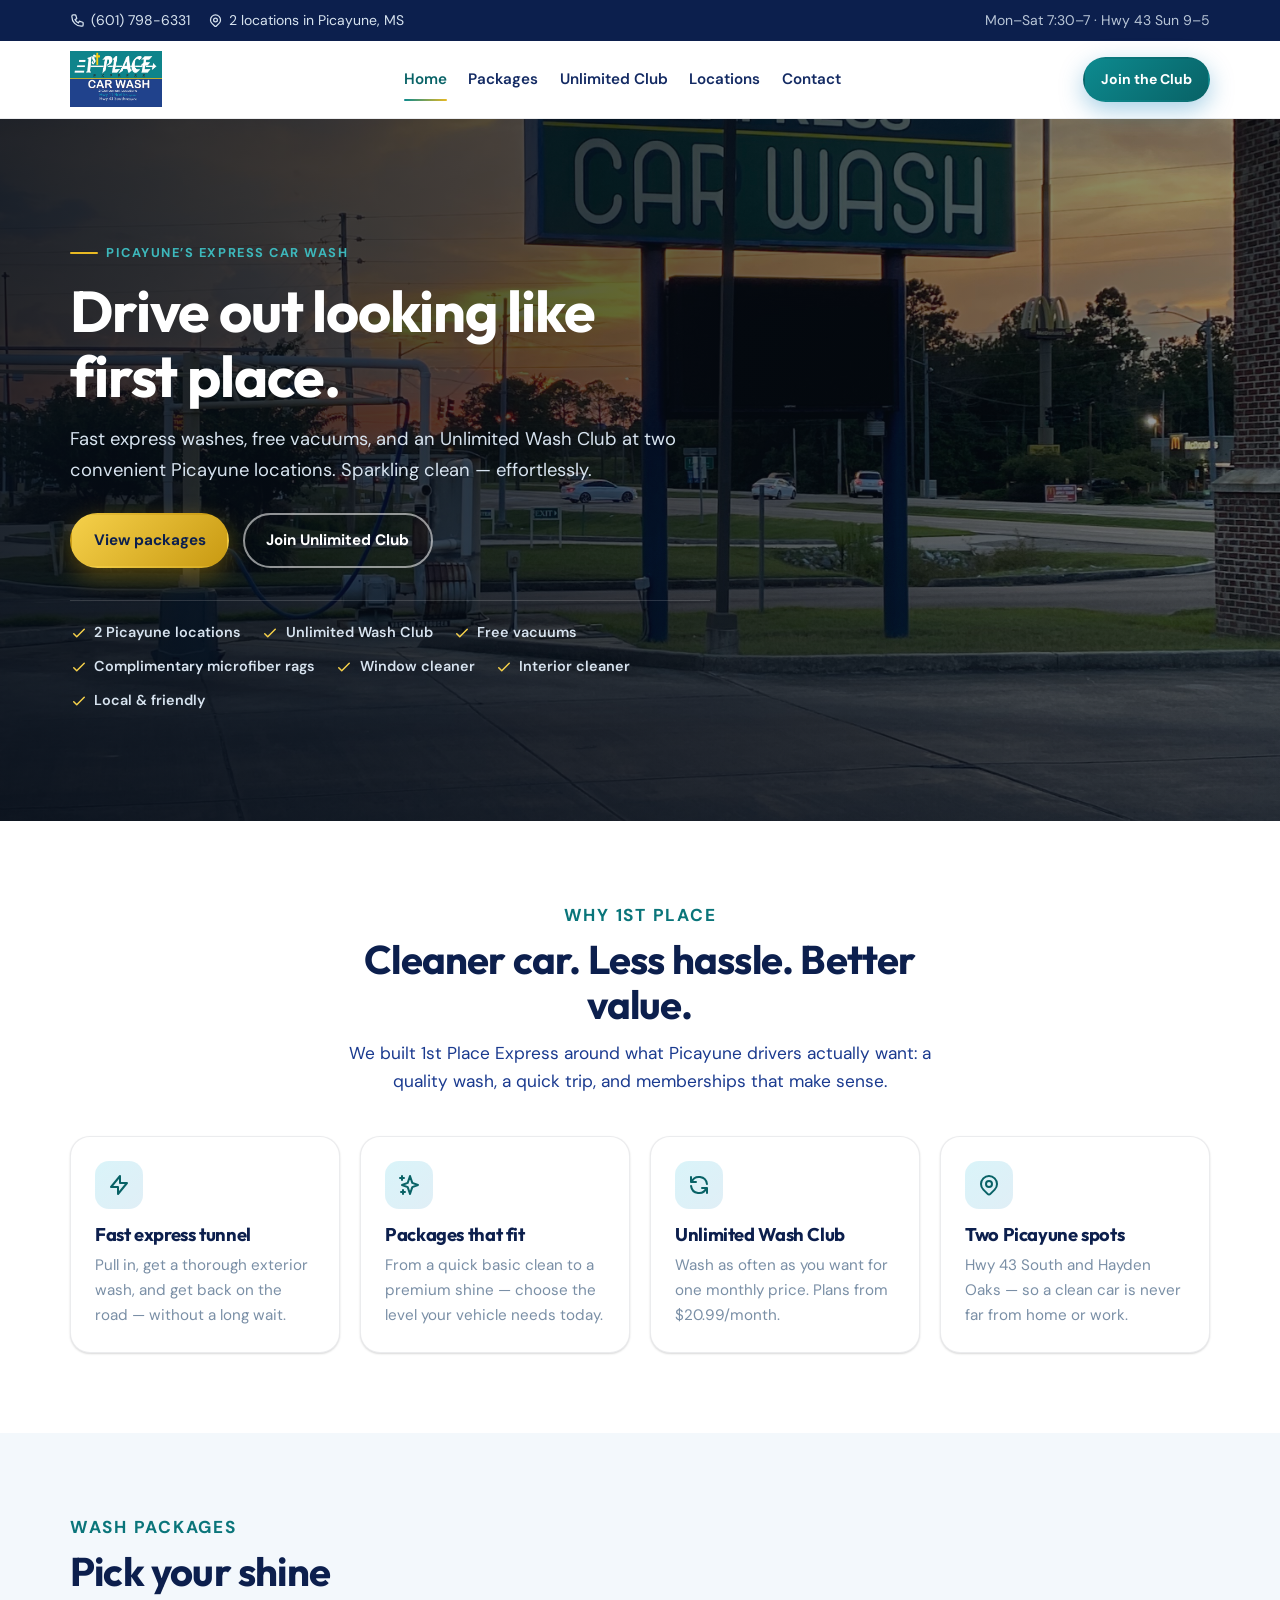
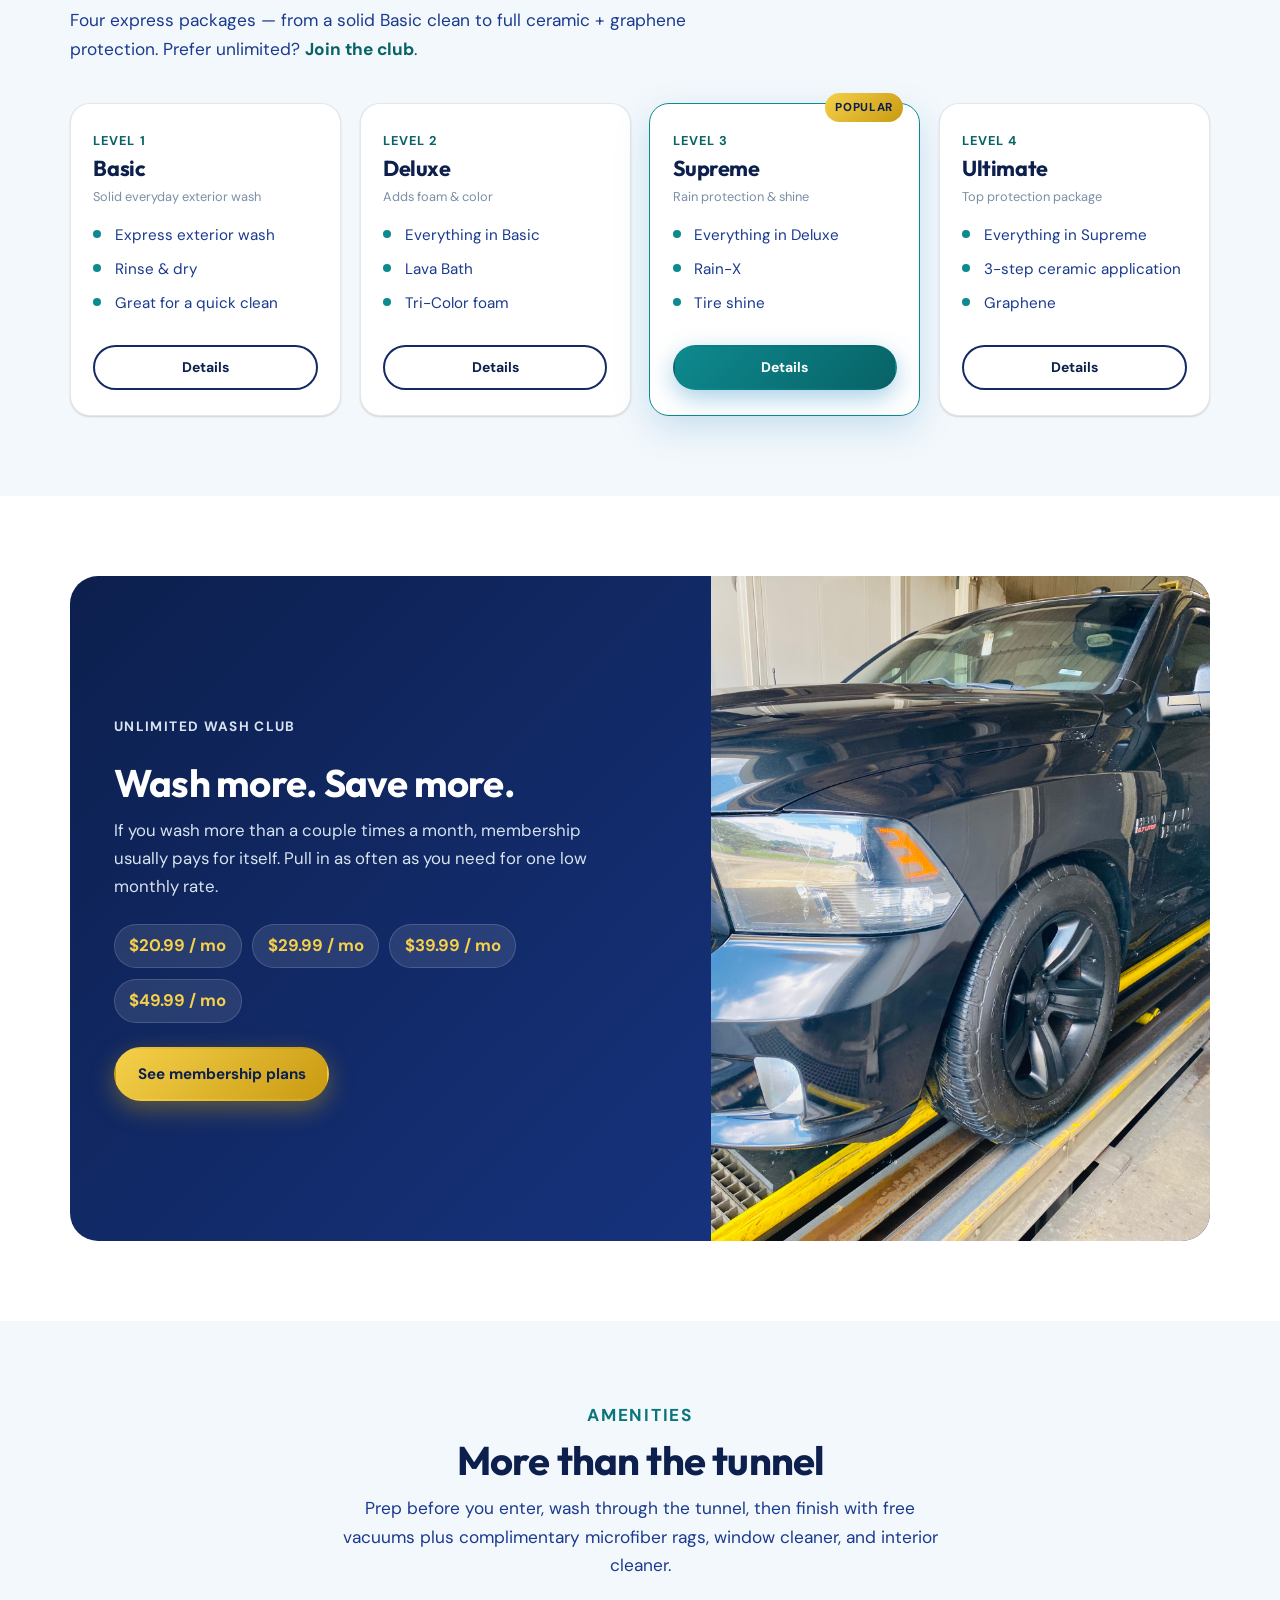
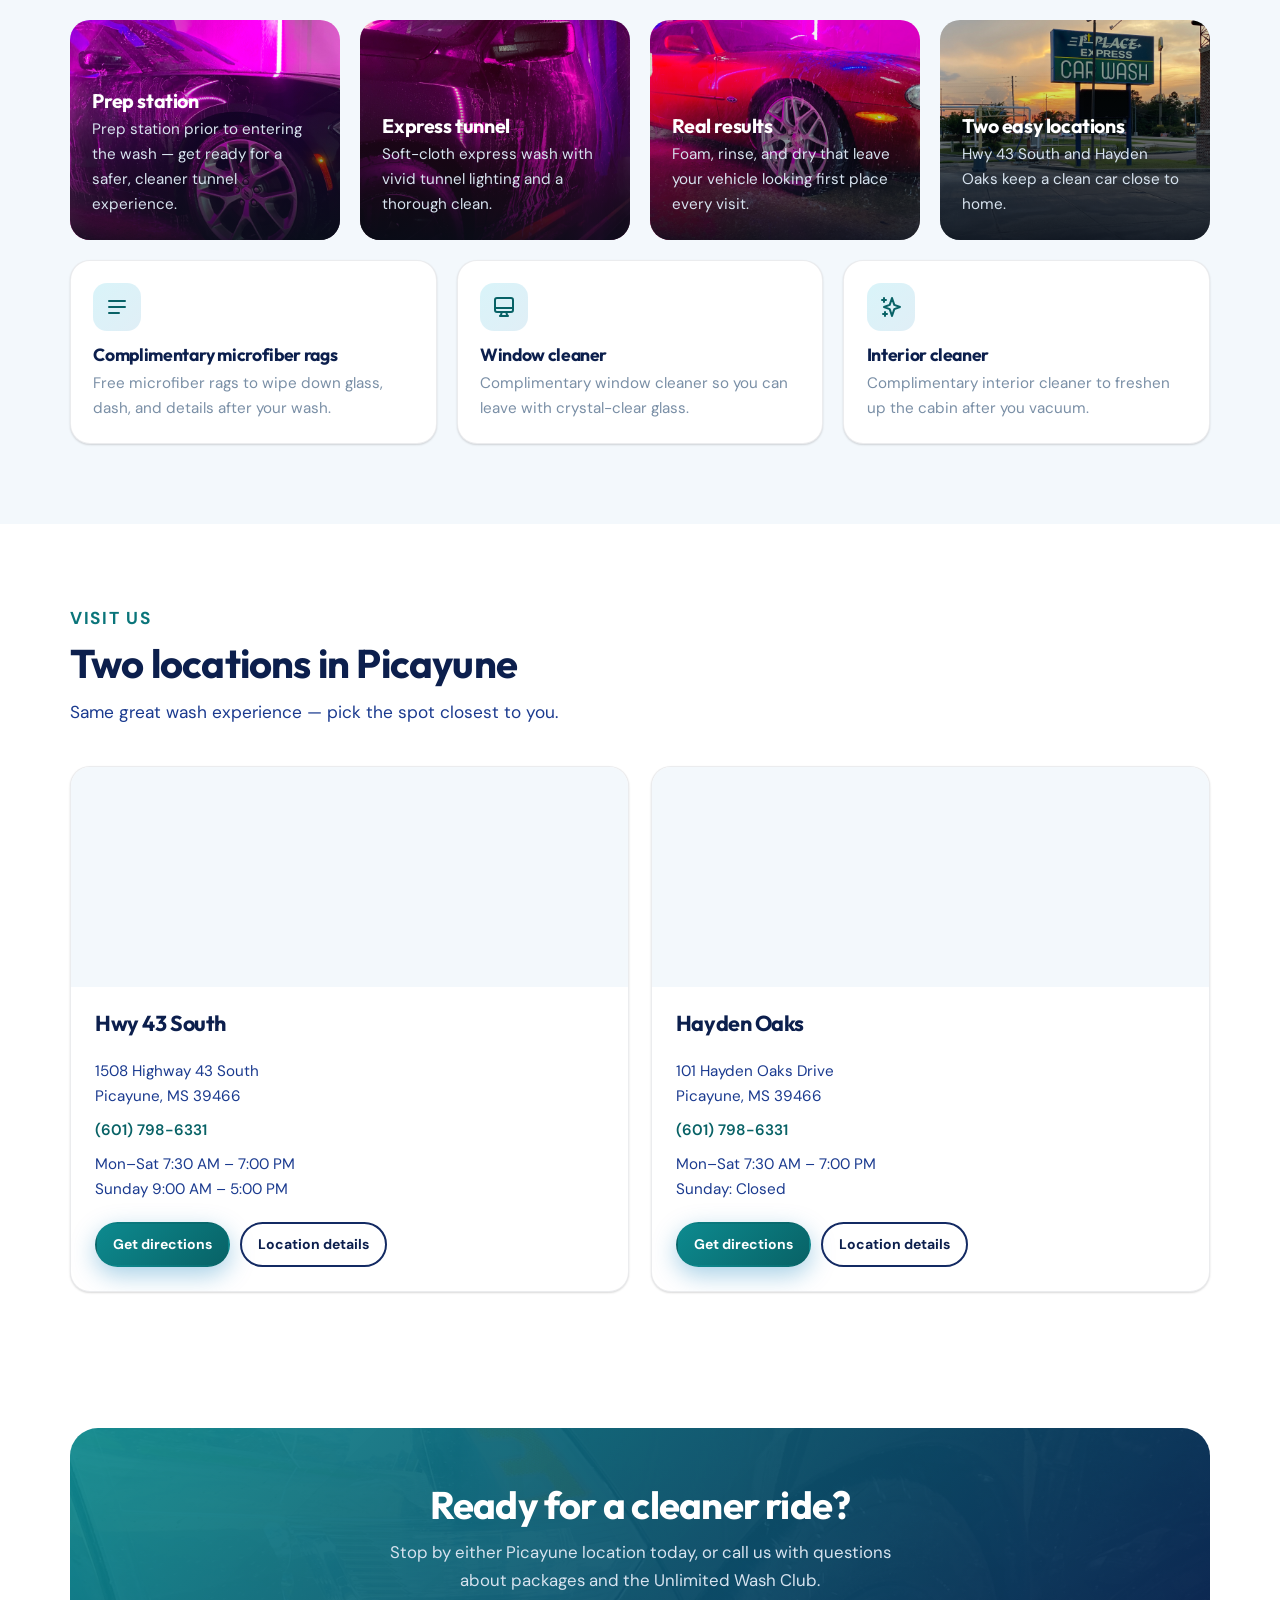
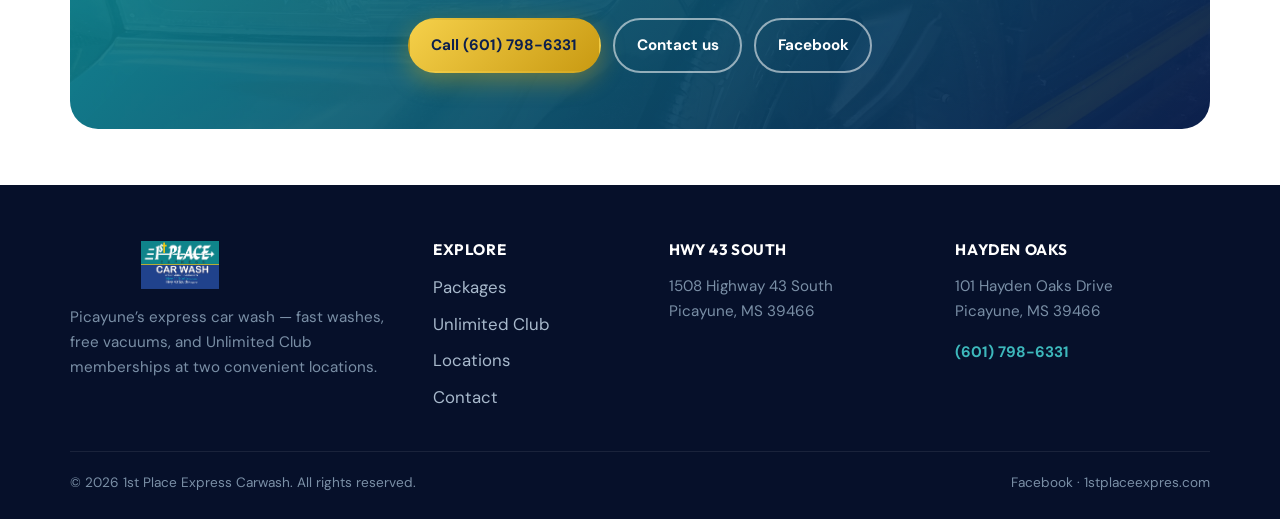
==== index.html @ 6e64a1f5 "Initial 1st Place Express Carwash website for Picayune, MS. Includes home, packages, unlimited club," ====
<!DOCTYPE html>
<html lang="en">
<head>
  <meta charset="UTF-8" />
  <meta name="viewport" content="width=device-width, initial-scale=1" />
  <title>1st Place Express Carwash | Picayune, MS</title>
  <meta name="description" content="Fast express car washes, free vacuums, and Unlimited Wash Club memberships at two locations in Picayune, MS. Call (601) 798-6331." />
  <meta name="robots" content="index, follow, max-image-preview:large" />
  <link rel="canonical" href="https://1stplaceexpres.com/" />
  <meta property="og:type" content="website" />
  <meta property="og:site_name" content="1st Place Express Carwash" />
  <meta property="og:title" content="1st Place Express Carwash | Picayune, MS" />
  <meta property="og:description" content="Fast express car washes, free vacuums, and Unlimited Wash Club at two Picayune locations." />
  <meta property="og:url" content="https://1stplaceexpres.com/" />
  <meta property="og:image" content="https://1stplaceexpres.com/assets/hero-exterior.jpeg" />
  <meta name="twitter:card" content="summary_large_image" />
  <meta name="geo.region" content="US-MS" />
  <meta name="geo.placename" content="Picayune" />
  <link rel="icon" href="assets/logo.jpeg" type="image/jpeg" />
  <link rel="preconnect" href="https://fonts.googleapis.com" />
  <link rel="preconnect" href="https://fonts.gstatic.com" crossorigin />
  <link href="https://fonts.googleapis.com/css2?family=DM+Sans:ital,opsz,wght@0,9..40,400;0,9..40,500;0,9..40,600;0,9..40,700;1,9..40,400&family=Outfit:wght@600;700;800&display=swap" rel="stylesheet" />
  <link rel="stylesheet" href="css/styles.css" />
  <script type="application/ld+json">
  {
    "@context": "https://schema.org",
    "@type": "CarWash",
    "name": "1st Place Express Carwash",
    "url": "https://1stplaceexpres.com/",
    "telephone": "+1-601-798-6331",
    "image": "https://1stplaceexpres.com/assets/hero-exterior.jpeg",
    "priceRange": "$$",
    "address": {
      "@type": "PostalAddress",
      "streetAddress": "1508 Highway 43 South",
      "addressLocality": "Picayune",
      "addressRegion": "MS",
      "postalCode": "39466",
      "addressCountry": "US"
    },
    "openingHoursSpecification": [
      {
        "@type": "OpeningHoursSpecification",
        "dayOfWeek": ["Monday","Tuesday","Wednesday","Thursday","Friday","Saturday"],
        "opens": "07:30",
        "closes": "19:00"
      },
      {
        "@type": "OpeningHoursSpecification",
        "dayOfWeek": "Sunday",
        "opens": "09:00",
        "closes": "17:00"
      }
    ],
    "areaServed": "Picayune, MS",
    "sameAs": ["https://www.facebook.com/1stplaceexpress/"]
  }
  </script>
</head>
<body>
  <div class="topbar">
    <div class="container">
      <div class="topbar-links">
        <a href="tel:+16017986331">
          <svg xmlns="http://www.w3.org/2000/svg" fill="none" viewBox="0 0 24 24" stroke="currentColor" stroke-width="2"><path stroke-linecap="round" stroke-linejoin="round" d="M3 5a2 2 0 012-2h3.28a1 1 0 01.948.684l1.498 4.493a1 1 0 01-.502 1.21l-2.257 1.13a11.042 11.042 0 005.516 5.516l1.13-2.257a1 1 0 011.21-.502l4.493 1.498a1 1 0 01.684.949V19a2 2 0 01-2 2h-1C9.716 21 3 14.284 3 6V5z"/></svg>
          (601) 798-6331
        </a>
        <a href="locations.html">
          <svg xmlns="http://www.w3.org/2000/svg" fill="none" viewBox="0 0 24 24" stroke="currentColor" stroke-width="2"><path stroke-linecap="round" stroke-linejoin="round" d="M17.657 16.657L13.414 20.9a1.998 1.998 0 01-2.827 0l-4.244-4.243a8 8 0 1111.314 0z"/><path stroke-linecap="round" stroke-linejoin="round" d="M15 11a3 3 0 11-6 0 3 3 0 016 0z"/></svg>
          2 locations in Picayune, MS
        </a>
      </div>
      <span class="hide-sm">Mon–Sat 7:30–7 · Hwy 43 Sun 9–5</span>
    </div>
  </div>

  <header class="site-header">
    <div class="container">
      <a href="index.html" class="logo" aria-label="1st Place Express Carwash home">
        <img src="assets/logo.jpeg" alt="1st Place Express Car Wash" class="logo-img" width="220" height="120" />
      </a>
      <button class="nav-toggle" type="button" aria-label="Open menu" aria-expanded="false">
        <span></span><span></span><span></span>
      </button>
      <nav class="nav" aria-label="Primary">
        <a href="index.html" aria-current="page">Home</a>
        <a href="packages.html">Packages</a>
        <a href="membership.html">Unlimited Club</a>
        <a href="locations.html">Locations</a>
        <a href="contact.html">Contact</a>
        <a href="membership.html" class="btn btn-primary btn-sm btn-nav">Join the Club</a>
      </nav>
      <a href="membership.html" class="btn btn-primary btn-sm" style="display:none" id="header-cta">Join the Club</a>
    </div>
  </header>

  <main>
    <section class="hero">
      <div class="hero-media" aria-hidden="true">
        <img src="assets/hero-exterior.jpeg" alt="" width="1600" height="900" />
      </div>
      <div class="container">
        <div class="hero-content">
          <p class="eyebrow">Picayune’s express car wash</p>
          <h1>Drive out looking like first place.</h1>
          <p class="lead">Fast express washes, free vacuums, and an Unlimited Wash Club at two convenient Picayune locations. Sparkling clean — effortlessly.</p>
          <div class="hero-actions">
            <a class="btn btn-gold" href="packages.html">View packages</a>
            <a class="btn btn-outline" href="membership.html">Join Unlimited Club</a>
          </div>
          <div class="proof-strip">
            <span>
              <svg xmlns="http://www.w3.org/2000/svg" fill="none" viewBox="0 0 24 24" stroke="currentColor" stroke-width="2"><path stroke-linecap="round" stroke-linejoin="round" d="M5 13l4 4L19 7"/></svg>
              2 Picayune locations
            </span>
            <span>
              <svg xmlns="http://www.w3.org/2000/svg" fill="none" viewBox="0 0 24 24" stroke="currentColor" stroke-width="2"><path stroke-linecap="round" stroke-linejoin="round" d="M5 13l4 4L19 7"/></svg>
              Unlimited Wash Club
            </span>
            <span>
              <svg xmlns="http://www.w3.org/2000/svg" fill="none" viewBox="0 0 24 24" stroke="currentColor" stroke-width="2"><path stroke-linecap="round" stroke-linejoin="round" d="M5 13l4 4L19 7"/></svg>
              Free vacuums
            </span>
            <span>
              <svg xmlns="http://www.w3.org/2000/svg" fill="none" viewBox="0 0 24 24" stroke="currentColor" stroke-width="2"><path stroke-linecap="round" stroke-linejoin="round" d="M5 13l4 4L19 7"/></svg>
              Complimentary microfiber rags
            </span>
            <span>
              <svg xmlns="http://www.w3.org/2000/svg" fill="none" viewBox="0 0 24 24" stroke="currentColor" stroke-width="2"><path stroke-linecap="round" stroke-linejoin="round" d="M5 13l4 4L19 7"/></svg>
              Window cleaner
            </span>
            <span>
              <svg xmlns="http://www.w3.org/2000/svg" fill="none" viewBox="0 0 24 24" stroke="currentColor" stroke-width="2"><path stroke-linecap="round" stroke-linejoin="round" d="M5 13l4 4L19 7"/></svg>
              Interior cleaner
            </span>
            <span>
              <svg xmlns="http://www.w3.org/2000/svg" fill="none" viewBox="0 0 24 24" stroke="currentColor" stroke-width="2"><path stroke-linecap="round" stroke-linejoin="round" d="M5 13l4 4L19 7"/></svg>
              Local &amp; friendly
            </span>
          </div>
        </div>
      </div>
    </section>

    <section class="section">
      <div class="container">
        <div class="section-head center">
          <p class="kicker">Why 1st Place</p>
          <h2>Cleaner car. Less hassle. Better value.</h2>
          <p>We built 1st Place Express around what Picayune drivers actually want: a quality wash, a quick trip, and memberships that make sense.</p>
        </div>
        <div class="feature-grid">
          <article class="feature-card">
            <div class="feature-icon">
              <svg xmlns="http://www.w3.org/2000/svg" fill="none" viewBox="0 0 24 24" stroke="currentColor" stroke-width="2"><path stroke-linecap="round" stroke-linejoin="round" d="M13 10V3L4 14h7v7l9-11h-7z"/></svg>
            </div>
            <h3>Fast express tunnel</h3>
            <p>Pull in, get a thorough exterior wash, and get back on the road — without a long wait.</p>
          </article>
          <article class="feature-card">
            <div class="feature-icon">
              <svg xmlns="http://www.w3.org/2000/svg" fill="none" viewBox="0 0 24 24" stroke="currentColor" stroke-width="2"><path stroke-linecap="round" stroke-linejoin="round" d="M5 3v4M3 5h4M6 17v4m-2-2h4m5-16l2.286 6.857L21 12l-5.714 2.143L13 21l-2.286-6.857L5 12l5.714-2.143L13 3z"/></svg>
            </div>
            <h3>Packages that fit</h3>
            <p>From a quick basic clean to a premium shine — choose the level your vehicle needs today.</p>
          </article>
          <article class="feature-card">
            <div class="feature-icon">
              <svg xmlns="http://www.w3.org/2000/svg" fill="none" viewBox="0 0 24 24" stroke="currentColor" stroke-width="2"><path stroke-linecap="round" stroke-linejoin="round" d="M4 4v5h.582m15.356 2A8.001 8.001 0 004.582 9m0 0H9m11 11v-5h-.581m0 0a8.003 8.003 0 01-15.357-2m15.357 2H15"/></svg>
            </div>
            <h3>Unlimited Wash Club</h3>
            <p>Wash as often as you want for one monthly price. Plans from $20.99/month.</p>
          </article>
          <article class="feature-card">
            <div class="feature-icon">
              <svg xmlns="http://www.w3.org/2000/svg" fill="none" viewBox="0 0 24 24" stroke="currentColor" stroke-width="2"><path stroke-linecap="round" stroke-linejoin="round" d="M17.657 16.657L13.414 20.9a1.998 1.998 0 01-2.827 0l-4.244-4.243a8 8 0 1111.314 0z"/><path stroke-linecap="round" stroke-linejoin="round" d="M15 11a3 3 0 11-6 0 3 3 0 016 0z"/></svg>
            </div>
            <h3>Two Picayune spots</h3>
            <p>Hwy 43 South and Hayden Oaks — so a clean car is never far from home or work.</p>
          </article>
        </div>
      </div>
    </section>

    <section class="section section-soft">
      <div class="container">
        <div class="section-head">
          <p class="kicker">Wash packages</p>
          <h2>Pick your shine</h2>
          <p>Four express packages — from a solid Basic clean to full ceramic + graphene protection. Prefer unlimited? <a href="membership.html" style="color:var(--teal-700);font-weight:700">Join the club</a>.</p>
        </div>
        <div class="package-grid">
          <article class="package-card">
            <p class="tier">Level 1</p>
            <h3>Basic</h3>
            <p class="price-note">Solid everyday exterior wash</p>
            <ul>
              <li>Express exterior wash</li>
              <li>Rinse &amp; dry</li>
              <li>Great for a quick clean</li>
            </ul>
            <a class="btn btn-outline-dark btn-sm" href="packages.html">Details</a>
          </article>
          <article class="package-card">
            <p class="tier">Level 2</p>
            <h3>Deluxe</h3>
            <p class="price-note">Adds foam &amp; color</p>
            <ul>
              <li>Everything in Basic</li>
              <li>Lava Bath</li>
              <li>Tri-Color foam</li>
            </ul>
            <a class="btn btn-outline-dark btn-sm" href="packages.html">Details</a>
          </article>
          <article class="package-card featured">
            <span class="badge">Popular</span>
            <p class="tier">Level 3</p>
            <h3>Supreme</h3>
            <p class="price-note">Rain protection &amp; shine</p>
            <ul>
              <li>Everything in Deluxe</li>
              <li>Rain-X</li>
              <li>Tire shine</li>
            </ul>
            <a class="btn btn-primary btn-sm" href="packages.html">Details</a>
          </article>
          <article class="package-card">
            <p class="tier">Level 4</p>
            <h3>Ultimate</h3>
            <p class="price-note">Top protection package</p>
            <ul>
              <li>Everything in Supreme</li>
              <li>3-step ceramic application</li>
              <li>Graphene</li>
            </ul>
            <a class="btn btn-outline-dark btn-sm" href="packages.html">Details</a>
          </article>
        </div>
      </div>
    </section>

    <section class="section">
      <div class="container">
        <div class="club-band">
          <div class="club-band-copy">
            <p class="kicker">Unlimited Wash Club</p>
            <h2>Wash more. Save more.</h2>
            <p>If you wash more than a couple times a month, membership usually pays for itself. Pull in as often as you need for one low monthly rate.</p>
            <div class="club-prices">
              <span>$20.99 / mo</span>
              <span>$29.99 / mo</span>
              <span>$39.99 / mo</span>
              <span>$49.99 / mo</span>
            </div>
            <a class="btn btn-gold" href="membership.html">See membership plans</a>
          </div>
          <div class="club-band-media">
            <img src="assets/hero-shine.jpeg" alt="Freshly washed truck exiting the tunnel" width="900" height="700" />
          </div>
        </div>
      </div>
    </section>

    <section class="section section-soft">
      <div class="container">
        <div class="section-head center">
          <p class="kicker">Amenities</p>
          <h2>More than the tunnel</h2>
          <p>Prep before you enter, wash through the tunnel, then finish with free vacuums plus complimentary microfiber rags, window cleaner, and interior cleaner.</p>
        </div>
        <div class="amenity-grid">
          <article class="amenity-card">
            <img src="assets/detail-wheel.jpeg" alt="Vehicle preparing for the express wash" />
            <div>
              <h3>Prep station</h3>
              <p>Prep station prior to entering the wash — get ready for a safer, cleaner tunnel experience.</p>
            </div>
          </article>
          <article class="amenity-card">
            <img src="assets/hero-tunnel.jpeg" alt="Truck in the express wash tunnel with purple lights" />
            <div>
              <h3>Express tunnel</h3>
              <p>Soft-cloth express wash with vivid tunnel lighting and a thorough clean.</p>
            </div>
          </article>
          <article class="amenity-card">
            <img src="assets/amenity-tunnel.jpeg" alt="Car getting rinsed in the wash tunnel" />
            <div>
              <h3>Real results</h3>
              <p>Foam, rinse, and dry that leave your vehicle looking first place every visit.</p>
            </div>
          </article>
          <article class="amenity-card">
            <img src="assets/hero-exterior.jpeg" alt="1st Place Express Car Wash roadside sign at sunset" />
            <div>
              <h3>Two easy locations</h3>
              <p>Hwy 43 South and Hayden Oaks keep a clean car close to home.</p>
            </div>
          </article>
        </div>
        <div class="complimentary-grid">
          <article class="complimentary-card">
            <div class="feature-icon">
              <svg xmlns="http://www.w3.org/2000/svg" fill="none" viewBox="0 0 24 24" stroke="currentColor" stroke-width="2"><path stroke-linecap="round" stroke-linejoin="round" d="M4 6h16M4 12h16M4 18h10"/></svg>
            </div>
            <h3>Complimentary microfiber rags</h3>
            <p>Free microfiber rags to wipe down glass, dash, and details after your wash.</p>
          </article>
          <article class="complimentary-card">
            <div class="feature-icon">
              <svg xmlns="http://www.w3.org/2000/svg" fill="none" viewBox="0 0 24 24" stroke="currentColor" stroke-width="2"><path stroke-linecap="round" stroke-linejoin="round" d="M9.75 17L9 20l-1 1h8l-1-1-.75-3M3 13h18M5 17h14a2 2 0 002-2V5a2 2 0 00-2-2H5a2 2 0 00-2 2v10a2 2 0 002 2z"/></svg>
            </div>
            <h3>Window cleaner</h3>
            <p>Complimentary window cleaner so you can leave with crystal-clear glass.</p>
          </article>
          <article class="complimentary-card">
            <div class="feature-icon">
              <svg xmlns="http://www.w3.org/2000/svg" fill="none" viewBox="0 0 24 24" stroke="currentColor" stroke-width="2"><path stroke-linecap="round" stroke-linejoin="round" d="M5 3v4M3 5h4M6 17v4m-2-2h4m5-16l2.286 6.857L21 12l-5.714 2.143L13 21l-2.286-6.857L5 12l5.714-2.143L13 3z"/></svg>
            </div>
            <h3>Interior cleaner</h3>
            <p>Complimentary interior cleaner to freshen up the cabin after you vacuum.</p>
          </article>
        </div>
      </div>
    </section>

    <section class="section">
      <div class="container">
        <div class="section-head">
          <p class="kicker">Visit us</p>
          <h2>Two locations in Picayune</h2>
          <p>Same great wash experience — pick the spot closest to you.</p>
        </div>
        <div class="location-grid">
          <article class="location-card">
            <iframe class="map-embed" title="Map of 1508 Highway 43 South, Picayune" loading="lazy" referrerpolicy="no-referrer-when-downgrade" src="https://maps.google.com/maps?q=1508%20Highway%2043%20South%2C%20Picayune%2C%20MS%2039466&z=15&output=embed"></iframe>
            <div class="location-card-body">
              <h3>Hwy 43 South</h3>
              <div class="location-meta">
                <div>1508 Highway 43 South<br />Picayune, MS 39466</div>
                <div><a href="tel:+16017986331">(601) 798-6331</a></div>
                <div>Mon–Sat 7:30 AM – 7:00 PM<br />Sunday 9:00 AM – 5:00 PM</div>
              </div>
              <div class="location-actions">
                <a class="btn btn-primary btn-sm" href="https://maps.google.com/?q=1508+Highway+43+South,+Picayune,+MS+39466" target="_blank" rel="noopener">Get directions</a>
                <a class="btn btn-outline-dark btn-sm" href="locations.html">Location details</a>
              </div>
            </div>
          </article>
          <article class="location-card">
            <iframe class="map-embed" title="Map of 101 Hayden Oaks Drive, Picayune" loading="lazy" referrerpolicy="no-referrer-when-downgrade" src="https://maps.google.com/maps?q=101%20Hayden%20Oaks%20Dr%2C%20Picayune%2C%20MS%2039466&z=15&output=embed"></iframe>
            <div class="location-card-body">
              <h3>Hayden Oaks</h3>
              <div class="location-meta">
                <div>101 Hayden Oaks Drive<br />Picayune, MS 39466</div>
                <div><a href="tel:+16017986331">(601) 798-6331</a></div>
                <div>Mon–Sat 7:30 AM – 7:00 PM<br />Sunday: Closed</div>
              </div>
              <div class="location-actions">
                <a class="btn btn-primary btn-sm" href="https://maps.google.com/?q=101+Hayden+Oaks+Dr,+Picayune,+MS+39466" target="_blank" rel="noopener">Get directions</a>
                <a class="btn btn-outline-dark btn-sm" href="locations.html">Location details</a>
              </div>
            </div>
          </article>
        </div>
      </div>
    </section>

    <section class="section section-sm">
      <div class="container">
        <div class="cta-band">
          <h2>Ready for a cleaner ride?</h2>
          <p>Stop by either Picayune location today, or call us with questions about packages and the Unlimited Wash Club.</p>
          <div class="cta-actions">
            <a class="btn btn-gold" href="tel:+16017986331">Call (601) 798-6331</a>
            <a class="btn btn-outline" href="contact.html">Contact us</a>
            <a class="btn btn-outline" href="https://www.facebook.com/1stplaceexpress/" target="_blank" rel="noopener">Facebook</a>
          </div>
        </div>
      </div>
    </section>
  </main>

  <footer class="site-footer">
    <div class="container">
      <div class="footer-grid">
        <div>
          <img src="assets/logo.jpeg" alt="1st Place Express Car Wash" class="logo-img" width="220" height="120" />
          <p>Picayune’s express car wash — fast washes, free vacuums, and Unlimited Club memberships at two convenient locations.</p>
        </div>
        <div>
          <h4>Explore</h4>
          <div class="footer-links">
            <a href="packages.html">Packages</a>
            <a href="membership.html">Unlimited Club</a>
            <a href="locations.html">Locations</a>
            <a href="contact.html">Contact</a>
          </div>
        </div>
        <div>
          <h4>Hwy 43 South</h4>
          <p>1508 Highway 43 South<br />Picayune, MS 39466</p>
        </div>
        <div>
          <h4>Hayden Oaks</h4>
          <p>101 Hayden Oaks Drive<br />Picayune, MS 39466</p>
          <p class="mt-2"><a href="tel:+16017986331" style="color:var(--teal-400);font-weight:700">(601) 798-6331</a></p>
        </div>
      </div>
      <div class="footer-bottom">
        <span>&copy; <span data-year></span> 1st Place Express Carwash. All rights reserved.</span>
        <span><a href="https://www.facebook.com/1stplaceexpress/" target="_blank" rel="noopener">Facebook</a> · 1stplaceexpres.com</span>
      </div>
    </div>
  </footer>

  <script>
    // Show desktop CTA when wide enough
    (function () {
      var cta = document.getElementById("header-cta");
      function sync() {
        if (!cta) return;
        cta.style.display = window.innerWidth > 820 ? "inline-flex" : "none";
      }
      sync();
      window.addEventListener("resize", sync);
    })();
  </script>
  <script src="js/main.js"></script>
</body>
</html>
---- css/styles.css ----
/* ============================================================
   1st Place Express Carwash — Design System
   Domain: 1stplaceexpres.com
   ============================================================ */

:root {
  /* Brand matched to 1st Place Express logo (teal / royal blue / gold) */
  --navy-950: #06102a;
  --navy-900: #0c1f4d;
  --navy-800: #132a63;
  --navy-700: #1a3a8f;
  --navy-600: #2448a8;

  --teal-300: #7ed6d9;
  --teal-400: #3db8bc;
  --teal-500: #0d8a8f;
  --teal-600: #0a757a;
  --teal-700: #086266;

  --gold-400: #f5d04a;
  --gold-500: #e8b923;
  --gold-600: #c99a12;

  --white: #ffffff;
  --off-white: #f3f8fc;
  --slate-200: #d7e3ef;
  --slate-300: #a8b9cc;
  --slate-400: #7a8fa6;

  --success: #10b981;
  --danger: #ef4444;

  --font-sans: "DM Sans", system-ui, -apple-system, sans-serif;
  --font-display: "Outfit", "DM Sans", system-ui, sans-serif;

  --radius-sm: 8px;
  --radius-md: 12px;
  --radius-lg: 20px;
  --radius-xl: 28px;
  --radius-full: 9999px;

  --shadow-sm: 0 1px 2px rgba(0, 0, 0, 0.15);
  --shadow-md: 0 10px 30px rgba(6, 13, 24, 0.18);
  --shadow-lg: 0 24px 60px rgba(6, 13, 24, 0.28);
  --shadow-glow: 0 0 40px rgba(0, 180, 216, 0.35);

  --container: 1140px;
  --header-h: 78px;
  --ease: cubic-bezier(0.22, 1, 0.36, 1);
  --transition: 0.25s var(--ease);
}

/* Reset */
*, *::before, *::after { box-sizing: border-box; margin: 0; padding: 0; }
html { scroll-behavior: smooth; -webkit-text-size-adjust: 100%; }
body {
  font-family: var(--font-sans);
  font-size: 1.05rem;
  line-height: 1.65;
  color: var(--navy-800);
  background: var(--white);
  -webkit-font-smoothing: antialiased;
}
img, svg { display: block; max-width: 100%; height: auto; }
a { color: inherit; text-decoration: none; }
button, input, textarea, select { font: inherit; color: inherit; }
ul, ol { list-style: none; }
h1, h2, h3, h4 {
  font-family: var(--font-display);
  font-weight: 700;
  line-height: 1.12;
  color: var(--navy-900);
  letter-spacing: -0.02em;
}
p { color: var(--navy-700); }
.container {
  width: min(100% - 2.5rem, var(--container));
  margin-inline: auto;
}
.sr-only {
  position: absolute; width: 1px; height: 1px; padding: 0; margin: -1px;
  overflow: hidden; clip: rect(0,0,0,0); border: 0;
}

/* Topbar */
.topbar {
  background: var(--navy-900);
  color: var(--slate-200);
  font-size: 0.875rem;
  padding: 0.55rem 0;
}
.topbar .container {
  display: flex;
  align-items: center;
  justify-content: space-between;
  gap: 1rem;
  flex-wrap: wrap;
}
.topbar-links {
  display: flex;
  flex-wrap: wrap;
  gap: 1.1rem;
  align-items: center;
}
.topbar a {
  display: inline-flex;
  align-items: center;
  gap: 0.4rem;
  color: var(--slate-200);
  transition: color var(--transition);
}
.topbar a:hover { color: var(--teal-400); }
.topbar svg { width: 15px; height: 15px; flex-shrink: 0; }
.topbar .hide-sm { opacity: 0.85; }

/* Header */
.site-header {
  position: sticky;
  top: 0;
  z-index: 100;
  background: rgba(255, 255, 255, 0.92);
  backdrop-filter: blur(12px);
  border-bottom: 1px solid rgba(10, 22, 40, 0.08);
  height: var(--header-h);
}
.site-header .container {
  height: 100%;
  display: flex;
  align-items: center;
  justify-content: space-between;
  gap: 1rem;
}
.logo {
  display: flex;
  align-items: center;
  flex-shrink: 0;
}
.logo-img {
  height: 56px;
  width: auto;
  max-width: min(240px, 52vw);
  object-fit: contain;
}
.site-footer .logo-img {
  height: auto;
  width: min(220px, 100%);
  max-width: 220px;
  border-radius: 10px;
}
.nav {
  display: flex;
  align-items: center;
  gap: 0.35rem 1.35rem;
}
.nav > a {
  font-weight: 600;
  font-size: 0.95rem;
  color: var(--navy-800);
  padding: 0.35rem 0;
  position: relative;
  transition: color var(--transition);
}
.nav > a:hover,
.nav > a[aria-current="page"] { color: var(--teal-700); }
.nav > a[aria-current="page"]::after {
  content: "";
  position: absolute;
  left: 0; right: 0; bottom: -4px;
  height: 2px;
  background: linear-gradient(90deg, var(--teal-500), var(--gold-500));
  border-radius: 2px;
}

/* Buttons */
.btn {
  display: inline-flex;
  align-items: center;
  justify-content: center;
  gap: 0.5rem;
  font-weight: 700;
  font-size: 0.95rem;
  padding: 0.8rem 1.35rem;
  border-radius: var(--radius-full);
  border: 2px solid transparent;
  cursor: pointer;
  transition: transform var(--transition), box-shadow var(--transition), background var(--transition), color var(--transition), border-color var(--transition);
  white-space: nowrap;
}
.btn:hover { transform: translateY(-1px); }
.btn:active { transform: translateY(0); }
.btn-primary {
  background: linear-gradient(135deg, var(--teal-500), var(--teal-700));
  color: var(--white);
  box-shadow: 0 8px 24px rgba(0, 119, 182, 0.35);
}
.btn-primary:hover { box-shadow: var(--shadow-glow); }
.btn-gold {
  background: linear-gradient(135deg, var(--gold-400), var(--gold-600));
  color: var(--navy-900);
  box-shadow: 0 8px 24px rgba(244, 180, 0, 0.35);
}
.btn-outline {
  background: transparent;
  border-color: rgba(255, 255, 255, 0.55);
  color: var(--white);
}
.btn-outline:hover {
  background: rgba(255, 255, 255, 0.1);
  border-color: var(--white);
}
.btn-outline-dark {
  background: transparent;
  border-color: var(--navy-800);
  color: var(--navy-900);
}
.btn-outline-dark:hover {
  background: var(--navy-900);
  color: var(--white);
}
.btn-sm { padding: 0.55rem 1rem; font-size: 0.875rem; }
.btn-nav { display: none; }

/* Mobile nav */
.nav-toggle {
  display: none;
  width: 44px;
  height: 44px;
  border: 0;
  background: var(--off-white);
  border-radius: var(--radius-sm);
  cursor: pointer;
  align-items: center;
  justify-content: center;
  flex-direction: column;
  gap: 5px;
}
.nav-toggle span {
  display: block;
  width: 20px;
  height: 2px;
  background: var(--navy-900);
  border-radius: 2px;
  transition: var(--transition);
}

/* Hero */
.hero {
  position: relative;
  min-height: min(78vh, 720px);
  display: flex;
  align-items: center;
  color: var(--white);
  overflow: hidden;
  background: var(--navy-900);
}
.hero-media {
  position: absolute;
  inset: 0;
}
.hero-media img {
  width: 100%;
  height: 100%;
  object-fit: cover;
}
.hero-media::after {
  content: "";
  position: absolute;
  inset: 0;
  background:
    linear-gradient(105deg, rgba(6, 13, 24, 0.88) 0%, rgba(6, 13, 24, 0.62) 48%, rgba(6, 13, 24, 0.35) 100%),
    linear-gradient(0deg, rgba(6, 13, 24, 0.55), transparent 40%);
}
.hero-content {
  position: relative;
  z-index: 1;
  padding: 5rem 0 4.5rem;
  max-width: 640px;
}
.eyebrow {
  display: inline-flex;
  align-items: center;
  gap: 0.5rem;
  font-size: 0.8rem;
  font-weight: 700;
  letter-spacing: 0.12em;
  text-transform: uppercase;
  color: var(--teal-400);
  margin-bottom: 1rem;
}
.eyebrow::before {
  content: "";
  width: 28px;
  height: 2px;
  background: var(--gold-500);
  border-radius: 2px;
}
.hero h1 {
  color: var(--white);
  font-size: clamp(2.4rem, 5vw, 3.6rem);
  margin-bottom: 1rem;
}
.hero .lead {
  font-size: 1.15rem;
  color: var(--slate-200);
  margin-bottom: 1.75rem;
  max-width: 34em;
}
.hero-actions {
  display: flex;
  flex-wrap: wrap;
  gap: 0.85rem;
  margin-bottom: 2rem;
}
.proof-strip {
  display: flex;
  flex-wrap: wrap;
  gap: 0.65rem 1.25rem;
  padding-top: 1.25rem;
  border-top: 1px solid rgba(255, 255, 255, 0.15);
}
.proof-strip span {
  display: inline-flex;
  align-items: center;
  gap: 0.4rem;
  font-size: 0.9rem;
  font-weight: 600;
  color: var(--slate-200);
}
.proof-strip svg {
  width: 18px;
  height: 18px;
  color: var(--gold-400);
}

/* Sections */
.section { padding: 5rem 0; }
.section-sm { padding: 3.5rem 0; }
.section-dark {
  background: var(--navy-900);
  color: var(--white);
}
.section-dark h2,
.section-dark h3 { color: var(--white); }
.section-dark p { color: var(--slate-300); }
.section-soft { background: var(--off-white); }
.section-head {
  max-width: 620px;
  margin-bottom: 2.5rem;
}
.section-head.center {
  text-align: center;
  margin-inline: auto;
}
.section-head h2 {
  font-size: clamp(1.85rem, 3.2vw, 2.5rem);
  margin-bottom: 0.75rem;
}
.section-head p { font-size: 1.08rem; }
.kicker {
  color: var(--teal-600);
  font-weight: 700;
  font-size: 0.85rem;
  letter-spacing: 0.1em;
  text-transform: uppercase;
  margin-bottom: 0.5rem;
}
.section-dark .kicker { color: var(--teal-400); }

/* Feature grid */
.feature-grid {
  display: grid;
  grid-template-columns: repeat(4, 1fr);
  gap: 1.25rem;
}
.feature-card {
  background: var(--white);
  border: 1px solid rgba(10, 22, 40, 0.08);
  border-radius: var(--radius-lg);
  padding: 1.5rem;
  box-shadow: var(--shadow-sm);
  transition: transform var(--transition), box-shadow var(--transition);
}
.feature-card:hover {
  transform: translateY(-4px);
  box-shadow: var(--shadow-md);
}
.feature-icon {
  width: 48px;
  height: 48px;
  border-radius: 14px;
  display: grid;
  place-items: center;
  background: linear-gradient(135deg, rgba(0, 180, 216, 0.15), rgba(0, 119, 182, 0.12));
  color: var(--teal-700);
  margin-bottom: 1rem;
}
.feature-icon svg { width: 24px; height: 24px; }
.feature-card h3 {
  font-size: 1.15rem;
  margin-bottom: 0.45rem;
}
.feature-card p {
  font-size: 0.95rem;
  color: var(--slate-400);
}

/* Package cards */
.package-grid {
  display: grid;
  grid-template-columns: repeat(4, 1fr);
  gap: 1.15rem;
}
.package-card {
  position: relative;
  background: var(--white);
  border: 1px solid rgba(10, 22, 40, 0.1);
  border-radius: var(--radius-lg);
  padding: 1.6rem 1.4rem;
  display: flex;
  flex-direction: column;
  box-shadow: var(--shadow-sm);
  transition: transform var(--transition), box-shadow var(--transition), border-color var(--transition);
}
.package-card:hover {
  transform: translateY(-4px);
  box-shadow: var(--shadow-md);
  border-color: rgba(0, 180, 216, 0.4);
}
.package-card.featured {
  border-color: var(--teal-500);
  box-shadow: 0 12px 36px rgba(0, 119, 182, 0.18);
}
.package-card .badge {
  position: absolute;
  top: -11px;
  right: 16px;
  background: linear-gradient(135deg, var(--gold-400), var(--gold-600));
  color: var(--navy-900);
  font-size: 0.72rem;
  font-weight: 800;
  letter-spacing: 0.06em;
  text-transform: uppercase;
  padding: 0.3rem 0.65rem;
  border-radius: var(--radius-full);
}
.package-card .tier {
  font-size: 0.8rem;
  font-weight: 700;
  letter-spacing: 0.08em;
  text-transform: uppercase;
  color: var(--teal-700);
  margin-bottom: 0.35rem;
}
.package-card h3 {
  font-size: 1.35rem;
  margin-bottom: 0.35rem;
}
.package-card .price {
  font-family: var(--font-display);
  font-size: 2rem;
  font-weight: 700;
  color: var(--navy-900);
  margin-bottom: 0.25rem;
}
.package-card .price small {
  font-size: 0.95rem;
  font-weight: 600;
  color: var(--slate-400);
}
.package-card .price-note {
  font-size: 0.8rem;
  color: var(--slate-400);
  margin-bottom: 1rem;
}
.package-card ul {
  flex: 1;
  margin-bottom: 1.25rem;
}
.package-card li {
  position: relative;
  padding-left: 1.35rem;
  margin-bottom: 0.55rem;
  font-size: 0.95rem;
  color: var(--navy-700);
}
.package-card li::before {
  content: "";
  position: absolute;
  left: 0;
  top: 0.45rem;
  width: 8px;
  height: 8px;
  border-radius: 50%;
  background: var(--teal-500);
}

/* Club band */
.club-band {
  display: grid;
  grid-template-columns: 1.1fr 0.9fr;
  gap: 2rem;
  align-items: center;
  background: linear-gradient(135deg, var(--navy-900), var(--navy-700));
  border-radius: var(--radius-xl);
  overflow: hidden;
  color: var(--white);
}
.club-band-copy { padding: 2.75rem; }
.club-band-copy h2 {
  color: var(--white);
  font-size: clamp(1.8rem, 3vw, 2.4rem);
  margin-bottom: 0.75rem;
}
.club-band-copy p {
  color: var(--slate-200);
  margin-bottom: 1.5rem;
  max-width: 34em;
}
.club-band-media {
  min-height: 280px;
  height: 100%;
}
.club-band-media img {
  width: 100%;
  height: 100%;
  object-fit: cover;
  min-height: 280px;
}
.club-prices {
  display: flex;
  flex-wrap: wrap;
  gap: 0.65rem;
  margin-bottom: 1.5rem;
}
.club-prices span {
  background: rgba(255, 255, 255, 0.1);
  border: 1px solid rgba(255, 255, 255, 0.15);
  border-radius: var(--radius-full);
  padding: 0.45rem 0.9rem;
  font-weight: 700;
  color: var(--gold-400);
}

/* Location cards */
.location-grid {
  display: grid;
  grid-template-columns: 1fr 1fr;
  gap: 1.35rem;
}
.location-card {
  background: var(--white);
  border-radius: var(--radius-lg);
  overflow: hidden;
  border: 1px solid rgba(10, 22, 40, 0.08);
  box-shadow: var(--shadow-sm);
  display: flex;
  flex-direction: column;
}
.location-card-body { padding: 1.5rem; flex: 1; display: flex; flex-direction: column; }
.location-card h3 {
  font-size: 1.35rem;
  margin-bottom: 0.5rem;
}
.location-meta {
  display: grid;
  gap: 0.55rem;
  margin: 1rem 0 1.25rem;
  font-size: 0.95rem;
  color: var(--navy-700);
}
.location-meta a { color: var(--teal-700); font-weight: 600; }
.location-meta a:hover { text-decoration: underline; }
.location-actions {
  display: flex;
  flex-wrap: wrap;
  gap: 0.65rem;
  margin-top: auto;
}
.map-embed {
  width: 100%;
  height: 220px;
  border: 0;
  background: var(--off-white);
}

/* Steps */
.steps {
  display: grid;
  grid-template-columns: repeat(3, 1fr);
  gap: 1.25rem;
}
.step {
  background: rgba(255, 255, 255, 0.04);
  border: 1px solid rgba(255, 255, 255, 0.08);
  border-radius: var(--radius-lg);
  padding: 1.5rem;
}
.step-num {
  width: 40px;
  height: 40px;
  border-radius: 50%;
  display: grid;
  place-items: center;
  font-weight: 800;
  background: linear-gradient(135deg, var(--teal-500), var(--teal-700));
  color: var(--white);
  margin-bottom: 1rem;
}
.step h3 { margin-bottom: 0.4rem; font-size: 1.15rem; }

/* FAQ */
.faq-list { display: grid; gap: 0.75rem; max-width: 760px; }
.faq-item {
  border: 1px solid rgba(10, 22, 40, 0.1);
  border-radius: var(--radius-md);
  background: var(--white);
  overflow: hidden;
}
.faq-item summary {
  cursor: pointer;
  list-style: none;
  padding: 1rem 1.2rem;
  font-weight: 700;
  color: var(--navy-900);
  display: flex;
  justify-content: space-between;
  gap: 1rem;
}
.faq-item summary::-webkit-details-marker { display: none; }
.faq-item summary::after {
  content: "+";
  color: var(--teal-600);
  font-size: 1.25rem;
  font-weight: 500;
}
.faq-item[open] summary::after { content: "–"; }
.faq-item p {
  padding: 0 1.2rem 1.1rem;
  color: var(--slate-400);
}

/* Page hero (inner pages) */
.page-hero {
  background:
    linear-gradient(135deg, rgba(6, 16, 42, 0.92), rgba(12, 31, 77, 0.85)),
    url("../assets/hero-tunnel.jpeg") center/cover;
  color: var(--white);
  padding: 4.5rem 0 3.5rem;
}
.page-hero h1 {
  color: var(--white);
  font-size: clamp(2.1rem, 4vw, 3rem);
  margin-bottom: 0.75rem;
}
.page-hero p {
  color: var(--slate-200);
  max-width: 36em;
  font-size: 1.1rem;
}

/* Contact */
.contact-grid {
  display: grid;
  grid-template-columns: 0.9fr 1.1fr;
  gap: 2rem;
  align-items: start;
}
.contact-card {
  background: var(--navy-900);
  color: var(--white);
  border-radius: var(--radius-lg);
  padding: 2rem;
}
.contact-card h2 { color: var(--white); margin-bottom: 0.75rem; }
.contact-card p { color: var(--slate-300); margin-bottom: 1.25rem; }
.contact-list { display: grid; gap: 1rem; }
.contact-list a {
  display: flex;
  align-items: flex-start;
  gap: 0.75rem;
  color: var(--slate-200);
  transition: color var(--transition);
}
.contact-list a:hover { color: var(--teal-400); }
.contact-list strong { display: block; color: var(--white); }
.contact-list svg {
  width: 22px;
  height: 22px;
  flex-shrink: 0;
  margin-top: 2px;
  color: var(--teal-400);
}
.form-card {
  background: var(--white);
  border: 1px solid rgba(10, 22, 40, 0.1);
  border-radius: var(--radius-lg);
  padding: 2rem;
  box-shadow: var(--shadow-sm);
}
.form-grid {
  display: grid;
  grid-template-columns: 1fr 1fr;
  gap: 1rem;
}
.form-field { display: grid; gap: 0.4rem; }
.form-field.full { grid-column: 1 / -1; }
.form-field label {
  font-size: 0.875rem;
  font-weight: 700;
  color: var(--navy-900);
}
.form-field input,
.form-field select,
.form-field textarea {
  width: 100%;
  border: 1px solid rgba(10, 22, 40, 0.15);
  border-radius: var(--radius-sm);
  padding: 0.75rem 0.9rem;
  background: var(--off-white);
  transition: border-color var(--transition), box-shadow var(--transition);
}
.form-field input:focus,
.form-field select:focus,
.form-field textarea:focus {
  outline: none;
  border-color: var(--teal-500);
  box-shadow: 0 0 0 3px rgba(0, 180, 216, 0.2);
  background: var(--white);
}
.form-field textarea { min-height: 130px; resize: vertical; }
.form-note {
  font-size: 0.85rem;
  color: var(--slate-400);
  margin-top: 0.75rem;
}
.form-success {
  display: none;
  margin-top: 1rem;
  padding: 0.9rem 1rem;
  border-radius: var(--radius-sm);
  background: rgba(16, 185, 129, 0.12);
  color: #047857;
  font-weight: 600;
}
.form-success.show { display: block; }

/* Amenities strip */
.amenity-grid {
  display: grid;
  grid-template-columns: repeat(2, 1fr);
  gap: 1.25rem;
}
@media (min-width: 900px) {
  .amenity-grid {
    grid-template-columns: repeat(4, 1fr);
  }
}
.amenity-card {
  border-radius: var(--radius-lg);
  overflow: hidden;
  position: relative;
  min-height: 220px;
  color: var(--white);
}
.amenity-card img {
  position: absolute;
  inset: 0;
  width: 100%;
  height: 100%;
  object-fit: cover;
}
.amenity-card::after {
  content: "";
  position: absolute;
  inset: 0;
  background: linear-gradient(180deg, transparent 20%, rgba(6, 13, 24, 0.88));
}
.amenity-card div {
  position: relative;
  z-index: 1;
  padding: 1.4rem;
  height: 100%;
  display: flex;
  flex-direction: column;
  justify-content: flex-end;
}
.amenity-card h3 { color: var(--white); margin-bottom: 0.35rem; }
.amenity-card p { color: var(--slate-200); font-size: 0.95rem; }

.complimentary-grid {
  display: grid;
  grid-template-columns: repeat(3, 1fr);
  gap: 1.25rem;
  margin-top: 1.25rem;
}
.complimentary-card {
  background: var(--white);
  border: 1px solid rgba(10, 22, 40, 0.08);
  border-radius: var(--radius-lg);
  padding: 1.4rem;
  box-shadow: var(--shadow-sm);
}
.complimentary-card h3 {
  font-size: 1.1rem;
  margin-bottom: 0.4rem;
}
.complimentary-card p {
  font-size: 0.95rem;
  color: var(--slate-400);
}
.complimentary-card .feature-icon {
  margin-bottom: 0.85rem;
}

/* CTA band */
.cta-band {
  text-align: center;
  background:
    linear-gradient(135deg, rgba(13, 138, 143, 0.92), rgba(12, 31, 77, 0.95)),
    url("../assets/hero-shine.jpeg") center/cover;
  color: var(--white);
  border-radius: var(--radius-xl);
  padding: 3.5rem 2rem;
}
.cta-band h2 {
  color: var(--white);
  font-size: clamp(1.8rem, 3vw, 2.4rem);
  margin-bottom: 0.75rem;
}
.cta-band p {
  color: var(--slate-200);
  margin-bottom: 1.5rem;
  max-width: 32em;
  margin-inline: auto;
}
.cta-actions {
  display: flex;
  flex-wrap: wrap;
  gap: 0.75rem;
  justify-content: center;
}

/* Notice chip */
.notice {
  display: inline-flex;
  align-items: center;
  gap: 0.5rem;
  background: rgba(244, 180, 0, 0.12);
  color: #8a6400;
  border: 1px solid rgba(244, 180, 0, 0.35);
  border-radius: var(--radius-full);
  padding: 0.45rem 0.9rem;
  font-size: 0.85rem;
  font-weight: 600;
  margin-bottom: 1.25rem;
}

/* Footer */
.site-footer {
  background: var(--navy-950);
  color: var(--slate-300);
  padding: 3.5rem 0 1.5rem;
}
.footer-grid {
  display: grid;
  grid-template-columns: 1.3fr 0.8fr 1fr 1fr;
  gap: 2rem;
  margin-bottom: 2.5rem;
}
.site-footer .logo-img { height: 48px; margin-bottom: 1rem; }
.site-footer p { color: var(--slate-400); font-size: 0.95rem; }
.site-footer h4 {
  color: var(--white);
  font-size: 0.95rem;
  letter-spacing: 0.04em;
  text-transform: uppercase;
  margin-bottom: 1rem;
}
.footer-links { display: grid; gap: 0.55rem; }
.footer-links a {
  color: var(--slate-300);
  transition: color var(--transition);
}
.footer-links a:hover { color: var(--teal-400); }
.footer-bottom {
  border-top: 1px solid rgba(255, 255, 255, 0.08);
  padding-top: 1.25rem;
  display: flex;
  flex-wrap: wrap;
  justify-content: space-between;
  gap: 0.75rem;
  font-size: 0.85rem;
  color: var(--slate-400);
}

/* Tips list (locations page) */
.tips-list {
  display: grid;
  gap: 0.85rem;
  background: var(--white);
  border: 1px solid rgba(10, 22, 40, 0.08);
  border-radius: var(--radius-lg);
  padding: 1.5rem 1.5rem 1.5rem 1.25rem;
  box-shadow: var(--shadow-sm);
  text-align: left;
}
.tips-list li {
  position: relative;
  padding-left: 2rem;
  color: var(--navy-700);
  font-size: 1.02rem;
  line-height: 1.5;
}
.tips-list li::before {
  content: "";
  position: absolute;
  left: 0;
  top: 0.35rem;
  width: 1.15rem;
  height: 1.15rem;
  border-radius: 50%;
  background: linear-gradient(135deg, var(--teal-500), var(--teal-700));
  box-shadow: inset 0 0 0 3px rgba(255, 255, 255, 0.25);
}
.tips-list li::after {
  content: "";
  position: absolute;
  left: 0.38rem;
  top: 0.58rem;
  width: 0.35rem;
  height: 0.55rem;
  border: solid var(--white);
  border-width: 0 2px 2px 0;
  transform: rotate(45deg);
}

/* Utilities */
.mt-1 { margin-top: 0.5rem; }
.mt-2 { margin-top: 1rem; }
.mt-3 { margin-top: 1.5rem; }
.mb-0 { margin-bottom: 0; }
.text-center { text-align: center; }
.two-col {
  display: grid;
  grid-template-columns: 1fr 1fr;
  gap: 2rem;
  align-items: center;
}
.media-frame {
  border-radius: var(--radius-lg);
  overflow: hidden;
  box-shadow: var(--shadow-lg);
}
.media-frame img { width: 100%; height: 100%; object-fit: cover; min-height: 280px; }

/* Responsive */
@media (max-width: 1000px) {
  .feature-grid,
  .package-grid,
  .complimentary-grid { grid-template-columns: 1fr 1fr; }
  .footer-grid { grid-template-columns: 1fr 1fr; }
  .club-band { grid-template-columns: 1fr; }
  .club-band-media { min-height: 220px; }
}

@media (max-width: 820px) {
  .nav-toggle { display: inline-flex; }
  .nav {
    position: fixed;
    inset: calc(var(--header-h) + 34px) 0 auto 0;
    background: var(--white);
    border-bottom: 1px solid rgba(10, 22, 40, 0.08);
    flex-direction: column;
    align-items: stretch;
    padding: 1rem 1.25rem 1.25rem;
    gap: 0.25rem;
    transform: translateY(-120%);
    opacity: 0;
    pointer-events: none;
    transition: transform var(--transition), opacity var(--transition);
    box-shadow: var(--shadow-md);
  }
  .nav.open {
    transform: translateY(0);
    opacity: 1;
    pointer-events: auto;
  }
  .nav > a {
    padding: 0.85rem 0.5rem;
    border-bottom: 1px solid rgba(10, 22, 40, 0.06);
  }
  .btn-nav {
    display: inline-flex;
    margin-top: 0.5rem;
    width: 100%;
  }
  .topbar .hide-sm { display: none; }
  .location-grid,
  .contact-grid,
  .two-col,
  .steps,
  .amenity-grid,
  .complimentary-grid { grid-template-columns: 1fr; }
  .form-grid { grid-template-columns: 1fr; }
}

@media (max-width: 560px) {
  .feature-grid,
  .package-grid,
  .footer-grid { grid-template-columns: 1fr; }
  .hero { min-height: auto; }
  .hero-content { padding: 3.5rem 0 3rem; }
  .section { padding: 3.5rem 0; }
}
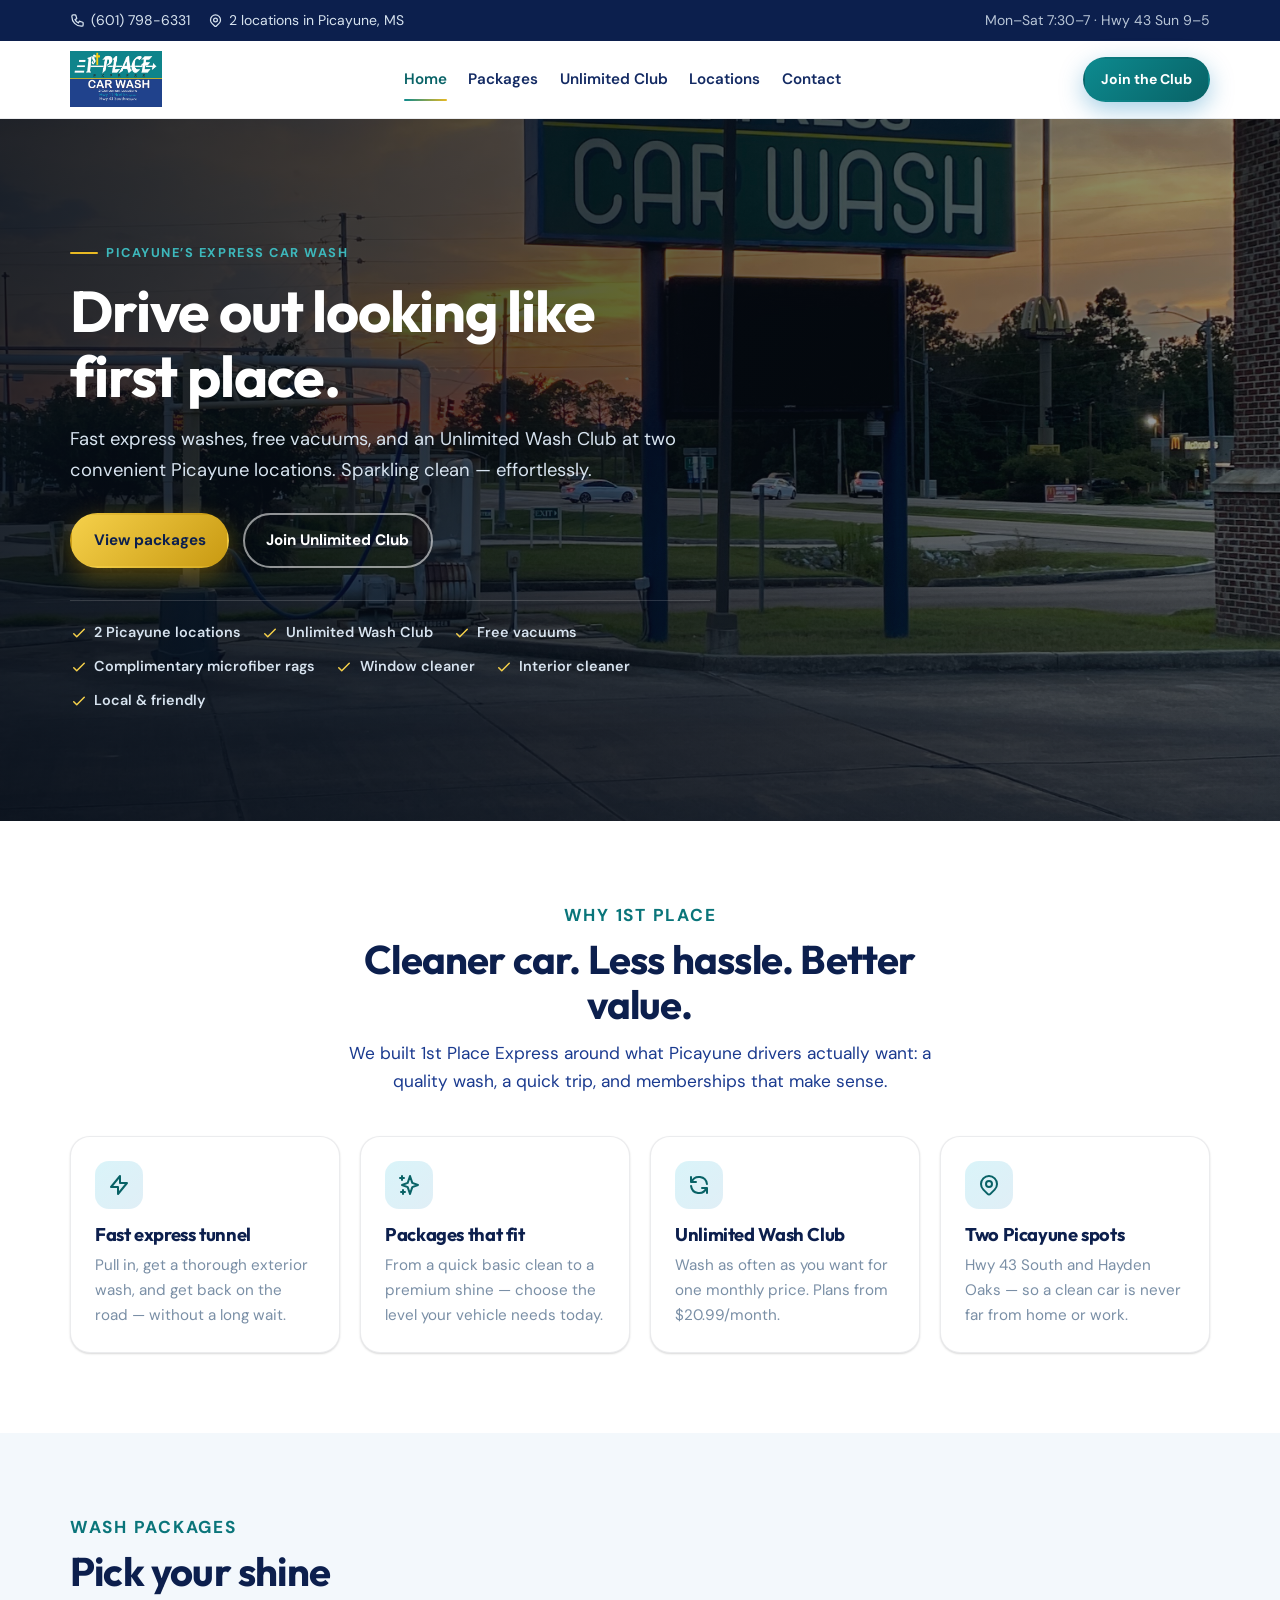
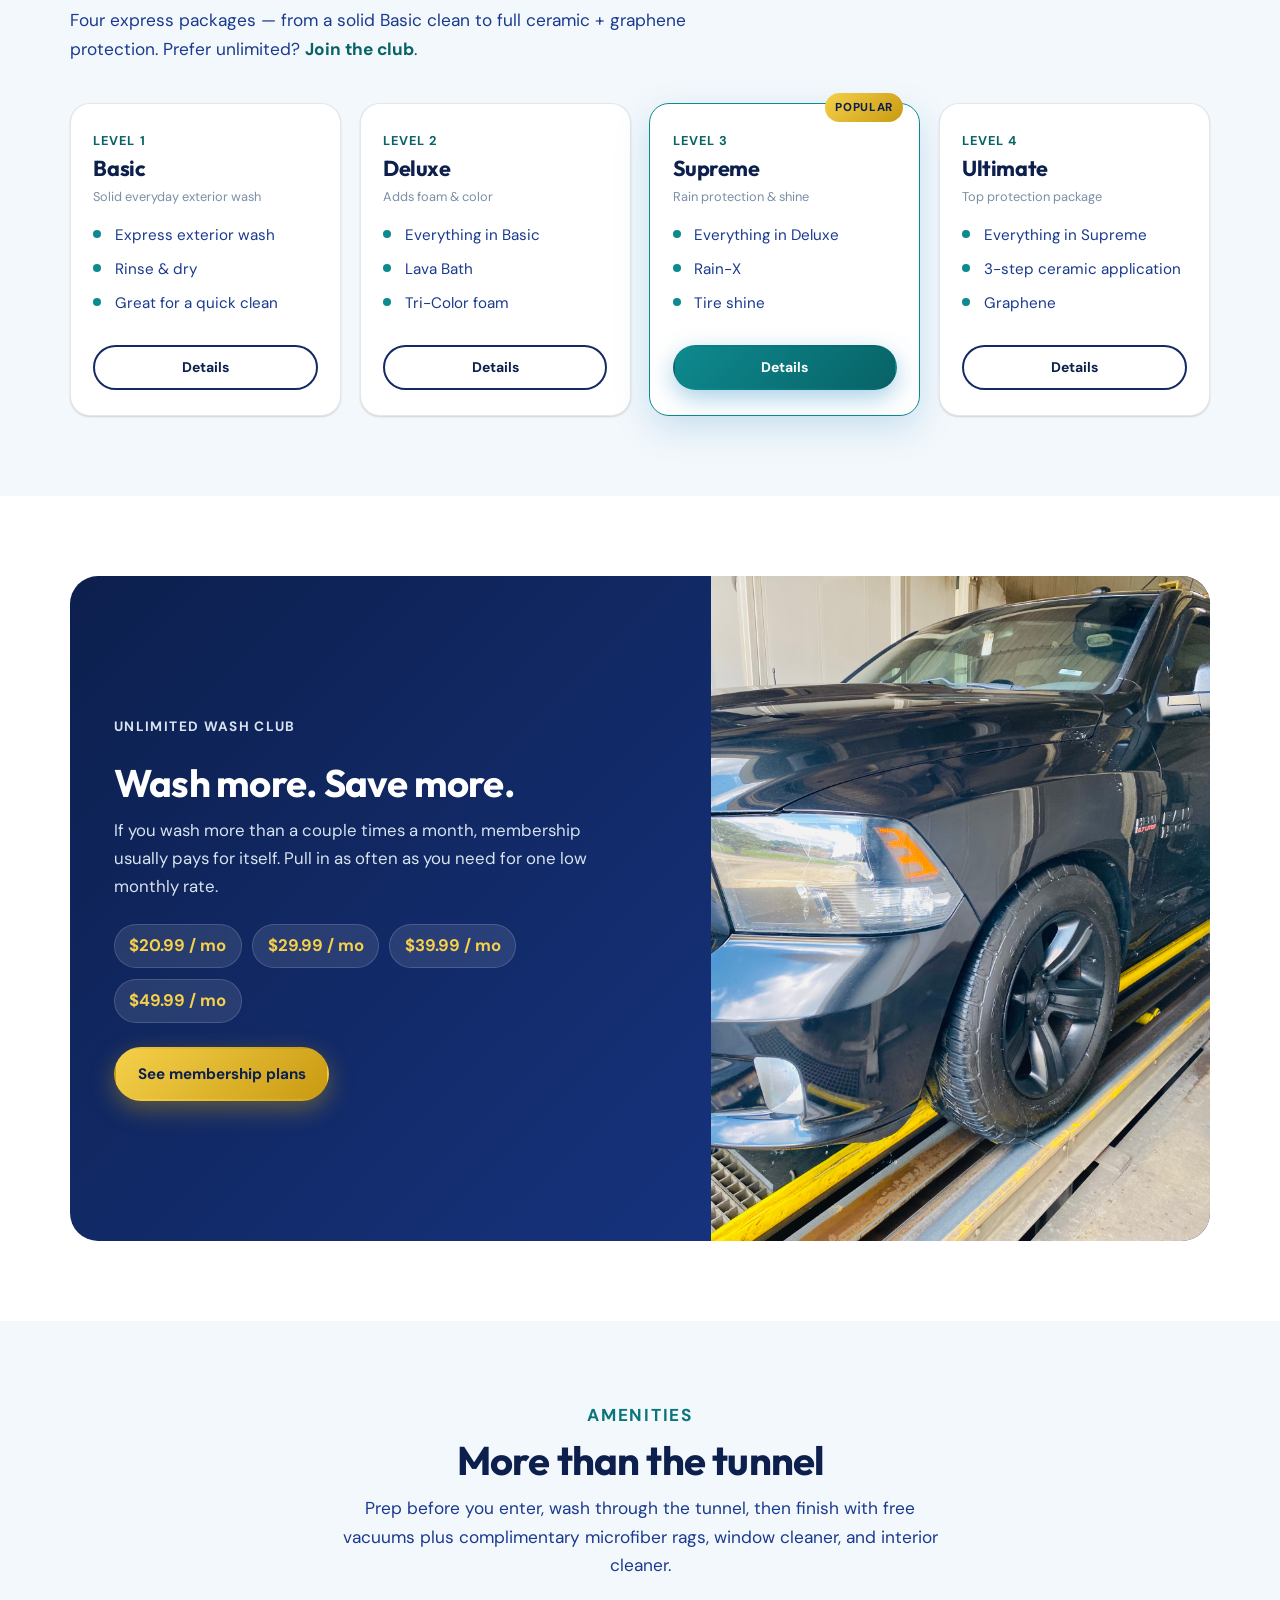
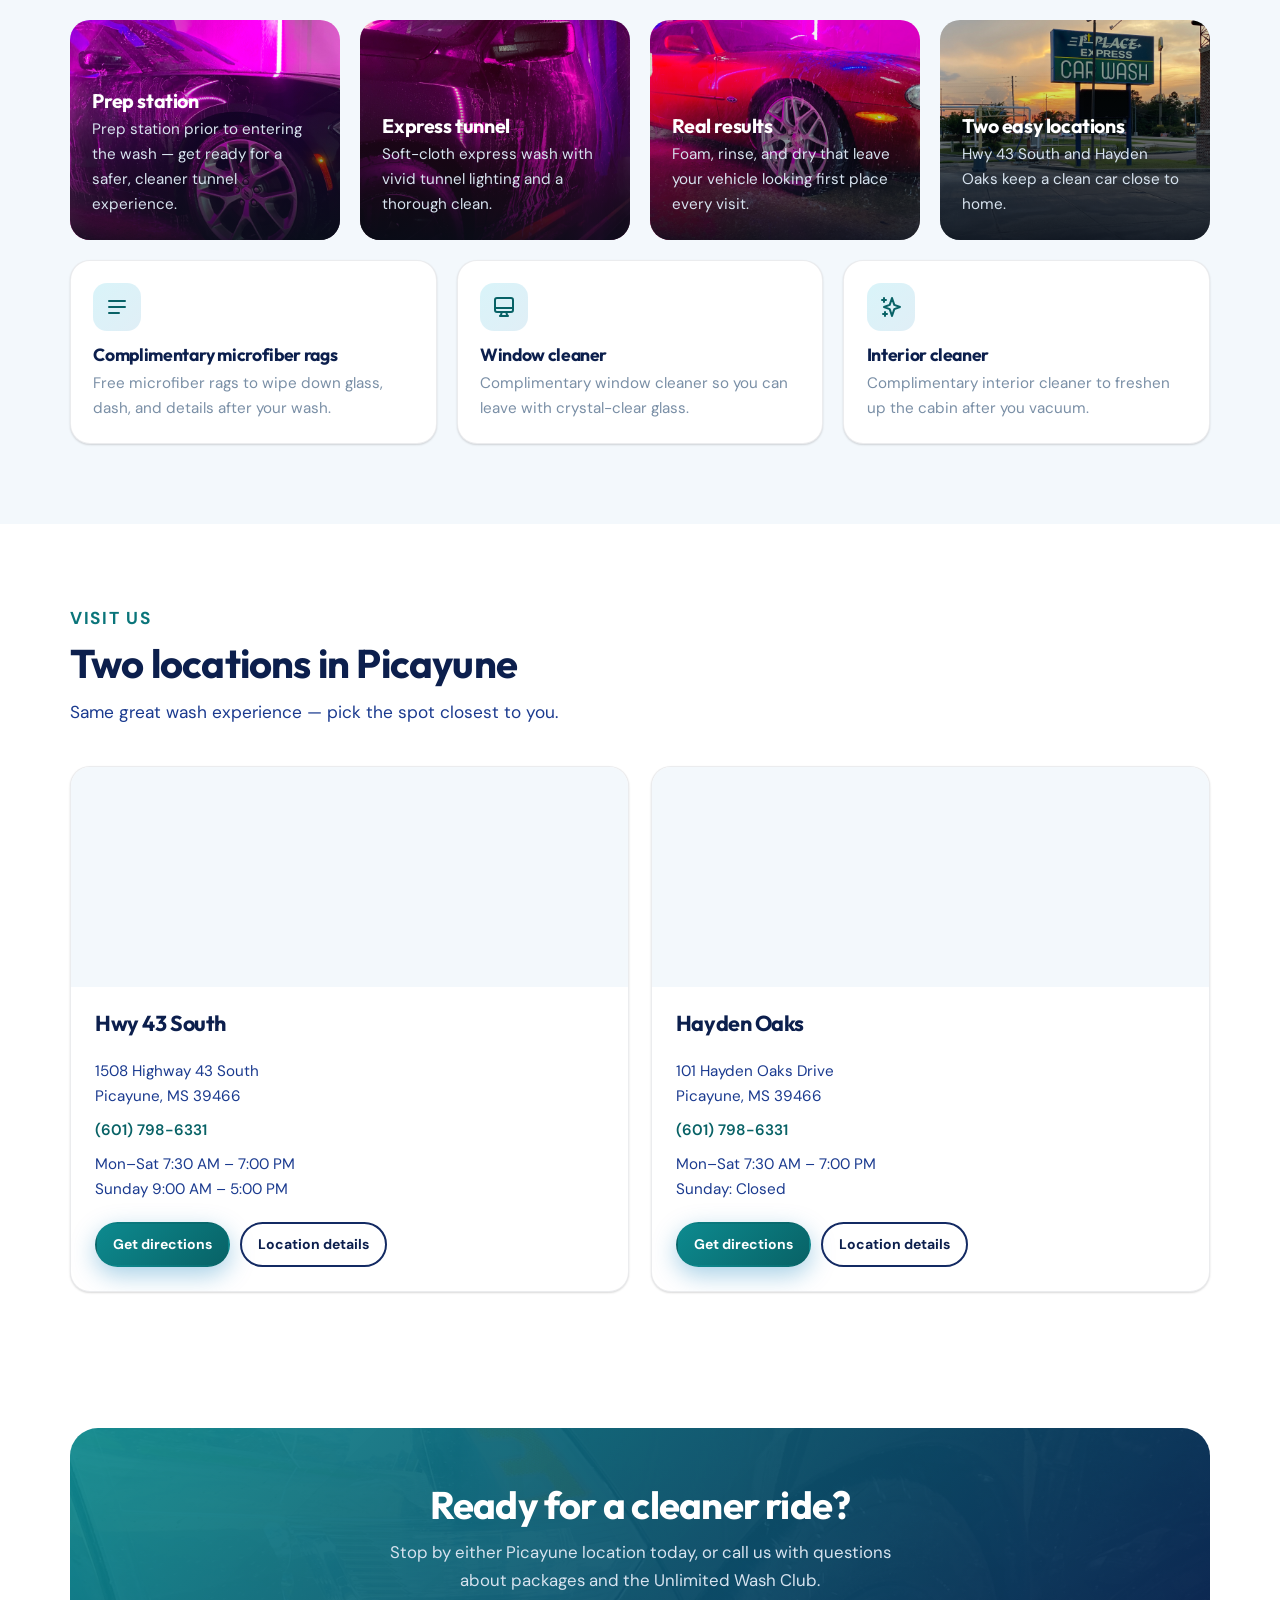
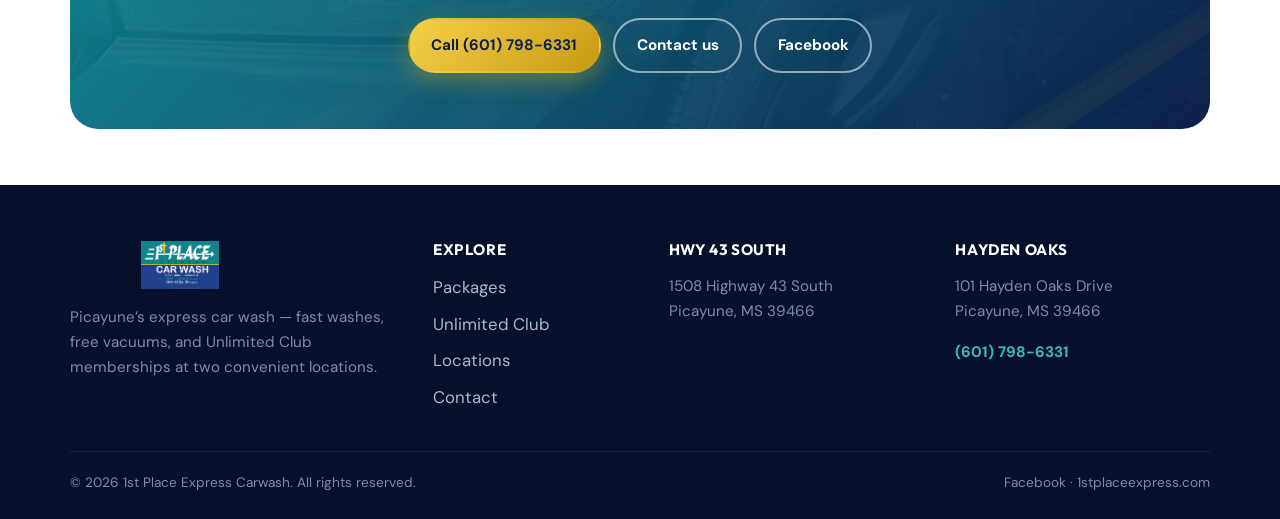
==== commit b95330c0: "Update canonical domain to 1stplaceexpress.com. Align SEO meta, sitemap, and docs with the owned GoD" ====
--- a/index.html
+++ b/index.html
@@ -6,13 +6,13 @@
   <title>1st Place Express Carwash | Picayune, MS</title>
   <meta name="description" content="Fast express car washes, free vacuums, and Unlimited Wash Club memberships at two locations in Picayune, MS. Call (601) 798-6331." />
   <meta name="robots" content="index, follow, max-image-preview:large" />
-  <link rel="canonical" href="https://1stplaceexpres.com/" />
+  <link rel="canonical" href="https://1stplaceexpress.com/" />
   <meta property="og:type" content="website" />
   <meta property="og:site_name" content="1st Place Express Carwash" />
   <meta property="og:title" content="1st Place Express Carwash | Picayune, MS" />
   <meta property="og:description" content="Fast express car washes, free vacuums, and Unlimited Wash Club at two Picayune locations." />
-  <meta property="og:url" content="https://1stplaceexpres.com/" />
-  <meta property="og:image" content="https://1stplaceexpres.com/assets/hero-exterior.jpeg" />
+  <meta property="og:url" content="https://1stplaceexpress.com/" />
+  <meta property="og:image" content="https://1stplaceexpress.com/assets/hero-exterior.jpeg" />
   <meta name="twitter:card" content="summary_large_image" />
   <meta name="geo.region" content="US-MS" />
   <meta name="geo.placename" content="Picayune" />
@@ -26,9 +26,9 @@
     "@context": "https://schema.org",
     "@type": "CarWash",
     "name": "1st Place Express Carwash",
-    "url": "https://1stplaceexpres.com/",
+    "url": "https://1stplaceexpress.com/",
     "telephone": "+1-601-798-6331",
-    "image": "https://1stplaceexpres.com/assets/hero-exterior.jpeg",
+    "image": "https://1stplaceexpress.com/assets/hero-exterior.jpeg",
     "priceRange": "$$",
     "address": {
       "@type": "PostalAddress",
@@ -409,7 +409,7 @@
       </div>
       <div class="footer-bottom">
         <span>&copy; <span data-year></span> 1st Place Express Carwash. All rights reserved.</span>
-        <span><a href="https://www.facebook.com/1stplaceexpress/" target="_blank" rel="noopener">Facebook</a> · 1stplaceexpres.com</span>
+        <span><a href="https://www.facebook.com/1stplaceexpress/" target="_blank" rel="noopener">Facebook</a> · 1stplaceexpress.com</span>
       </div>
     </div>
   </footer>
--- a/css/styles.css
+++ b/css/styles.css
@@ -1,6 +1,6 @@
 /* ============================================================
    1st Place Express Carwash — Design System
-   Domain: 1stplaceexpres.com
+   Domain: 1stplaceexpress.com
    ============================================================ */
 
 :root {
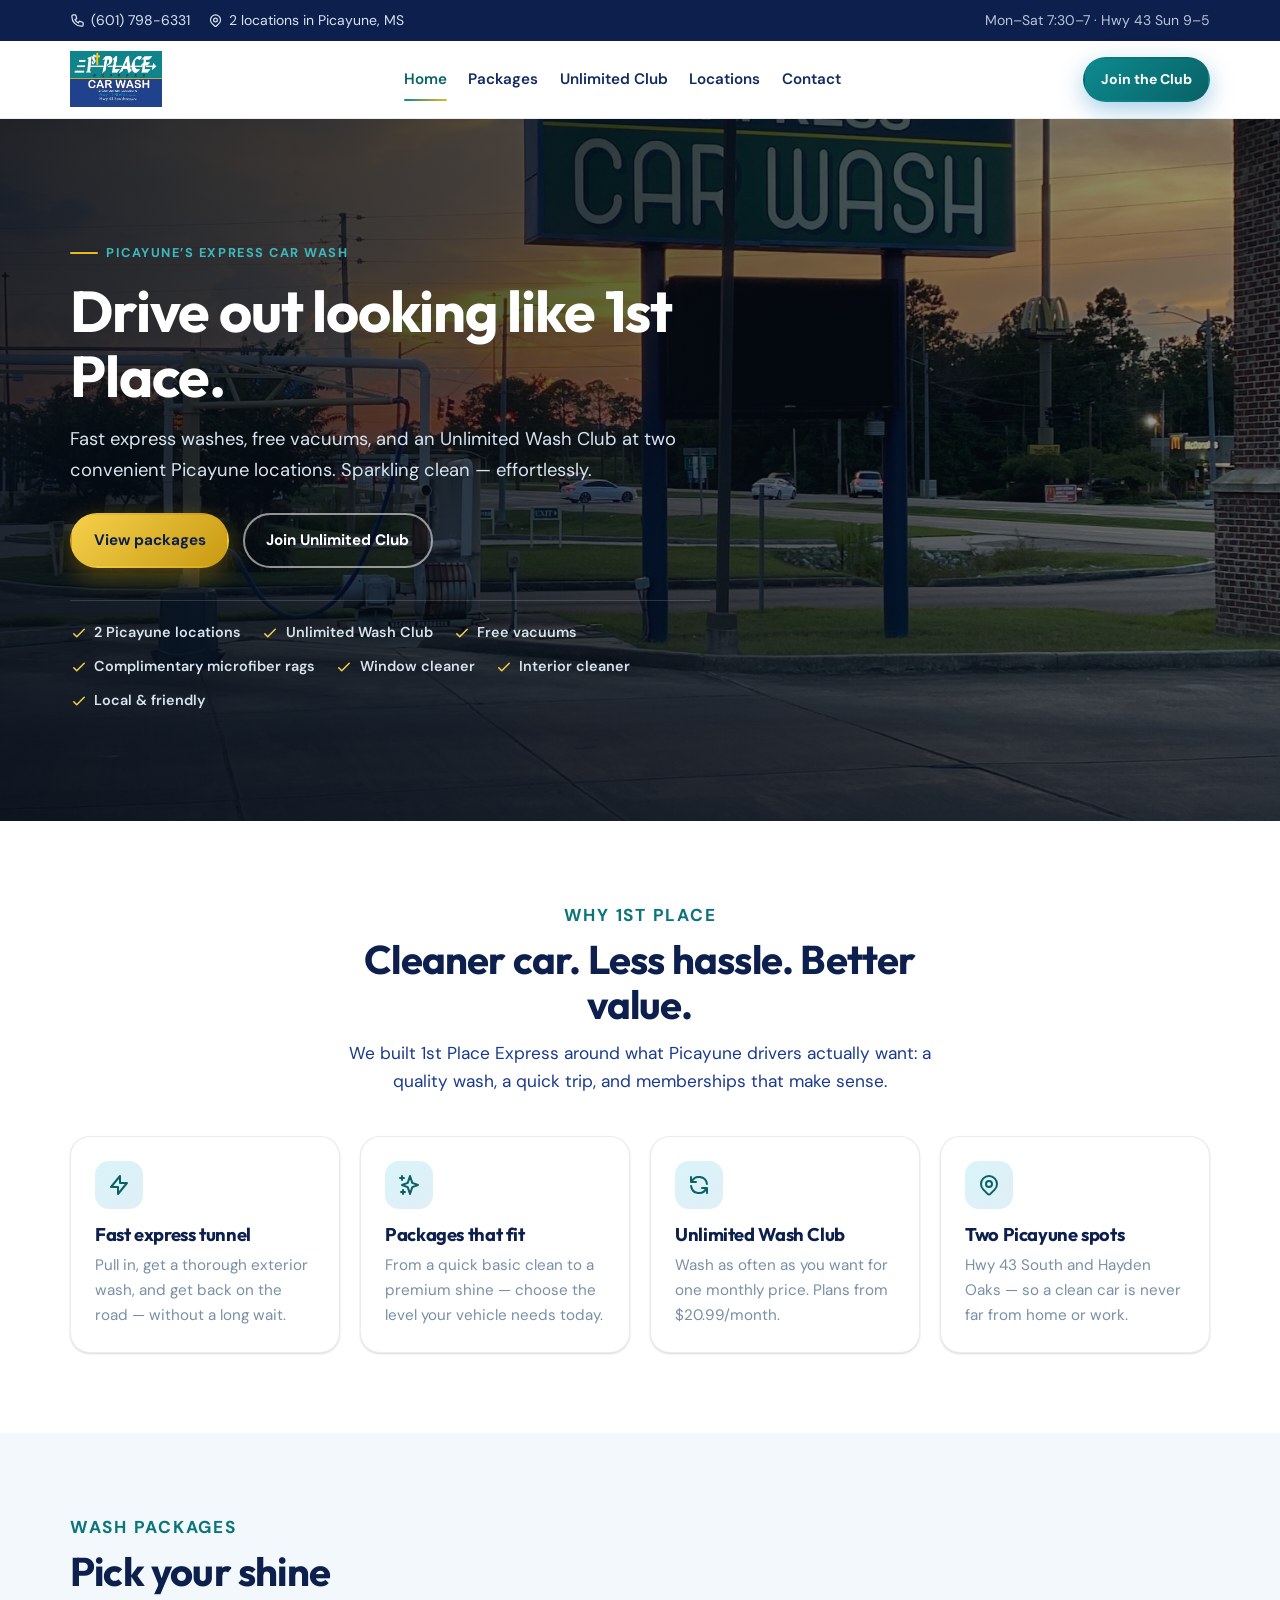
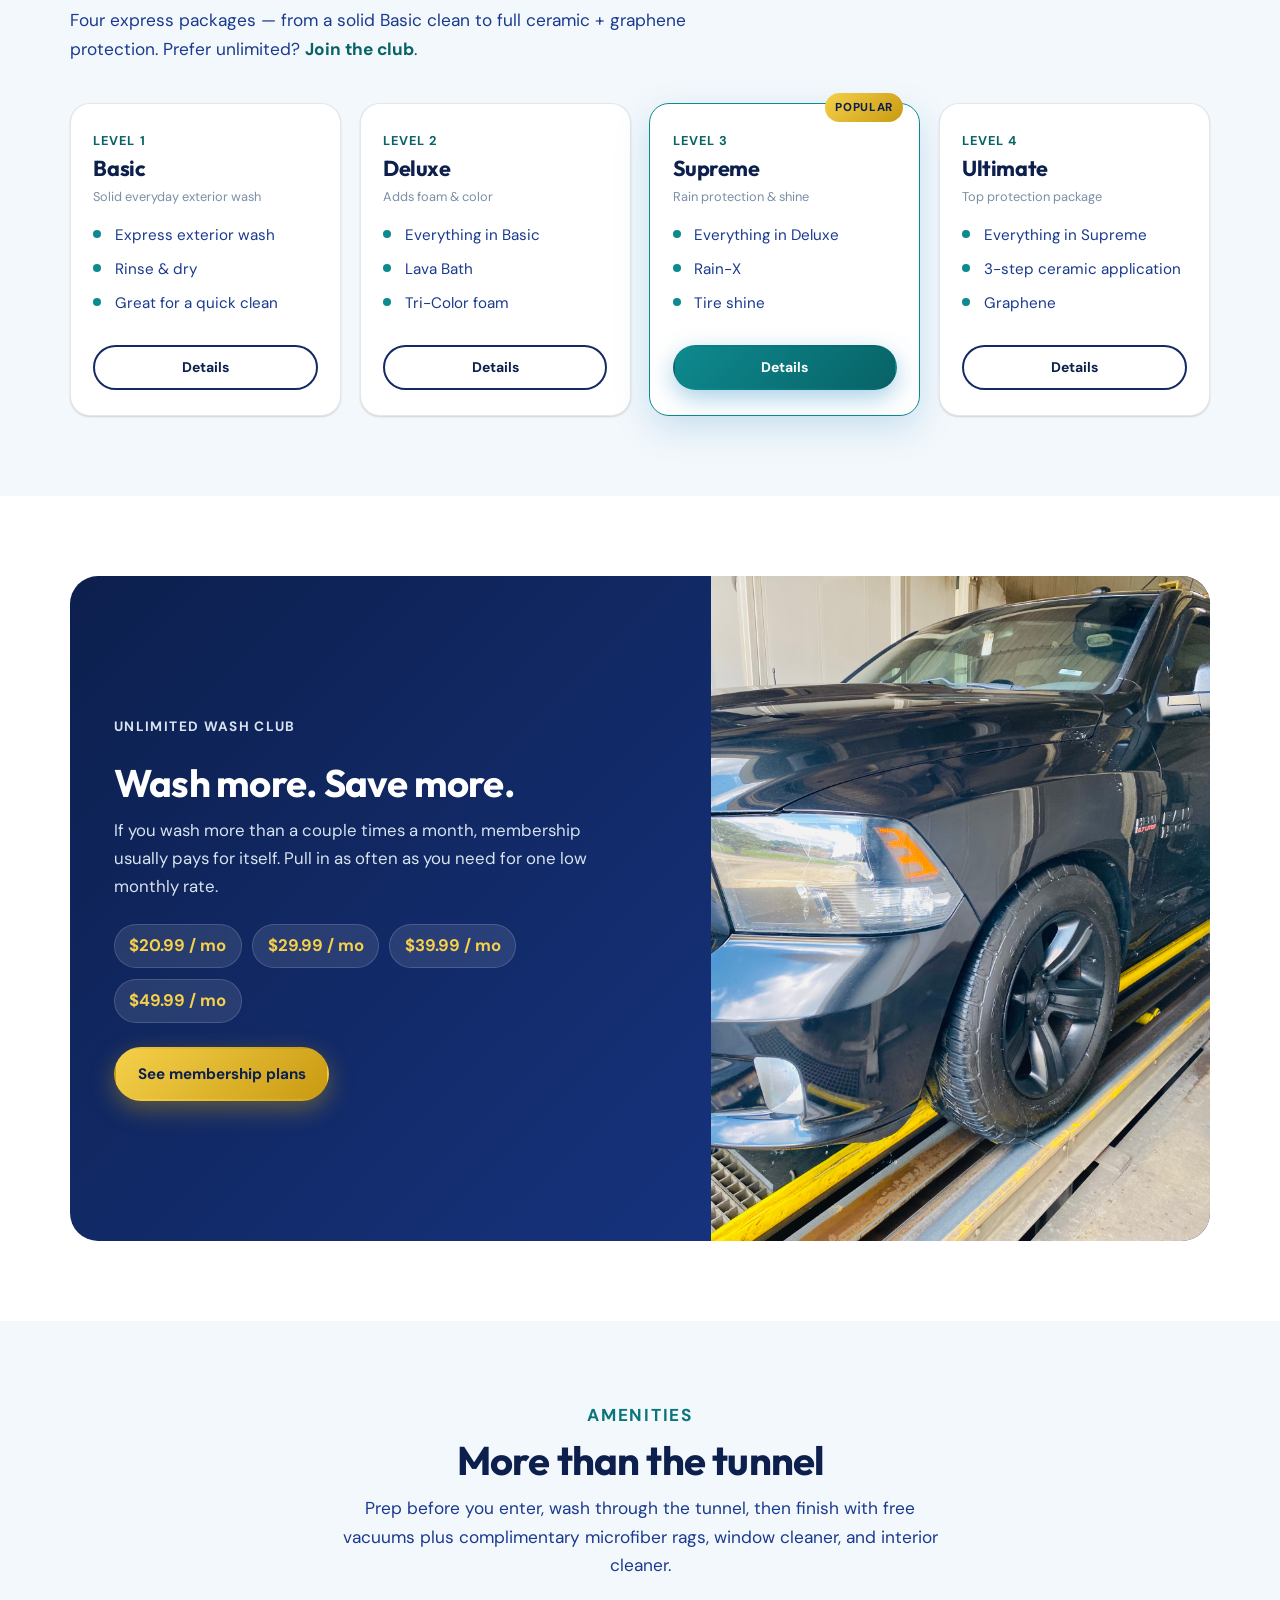
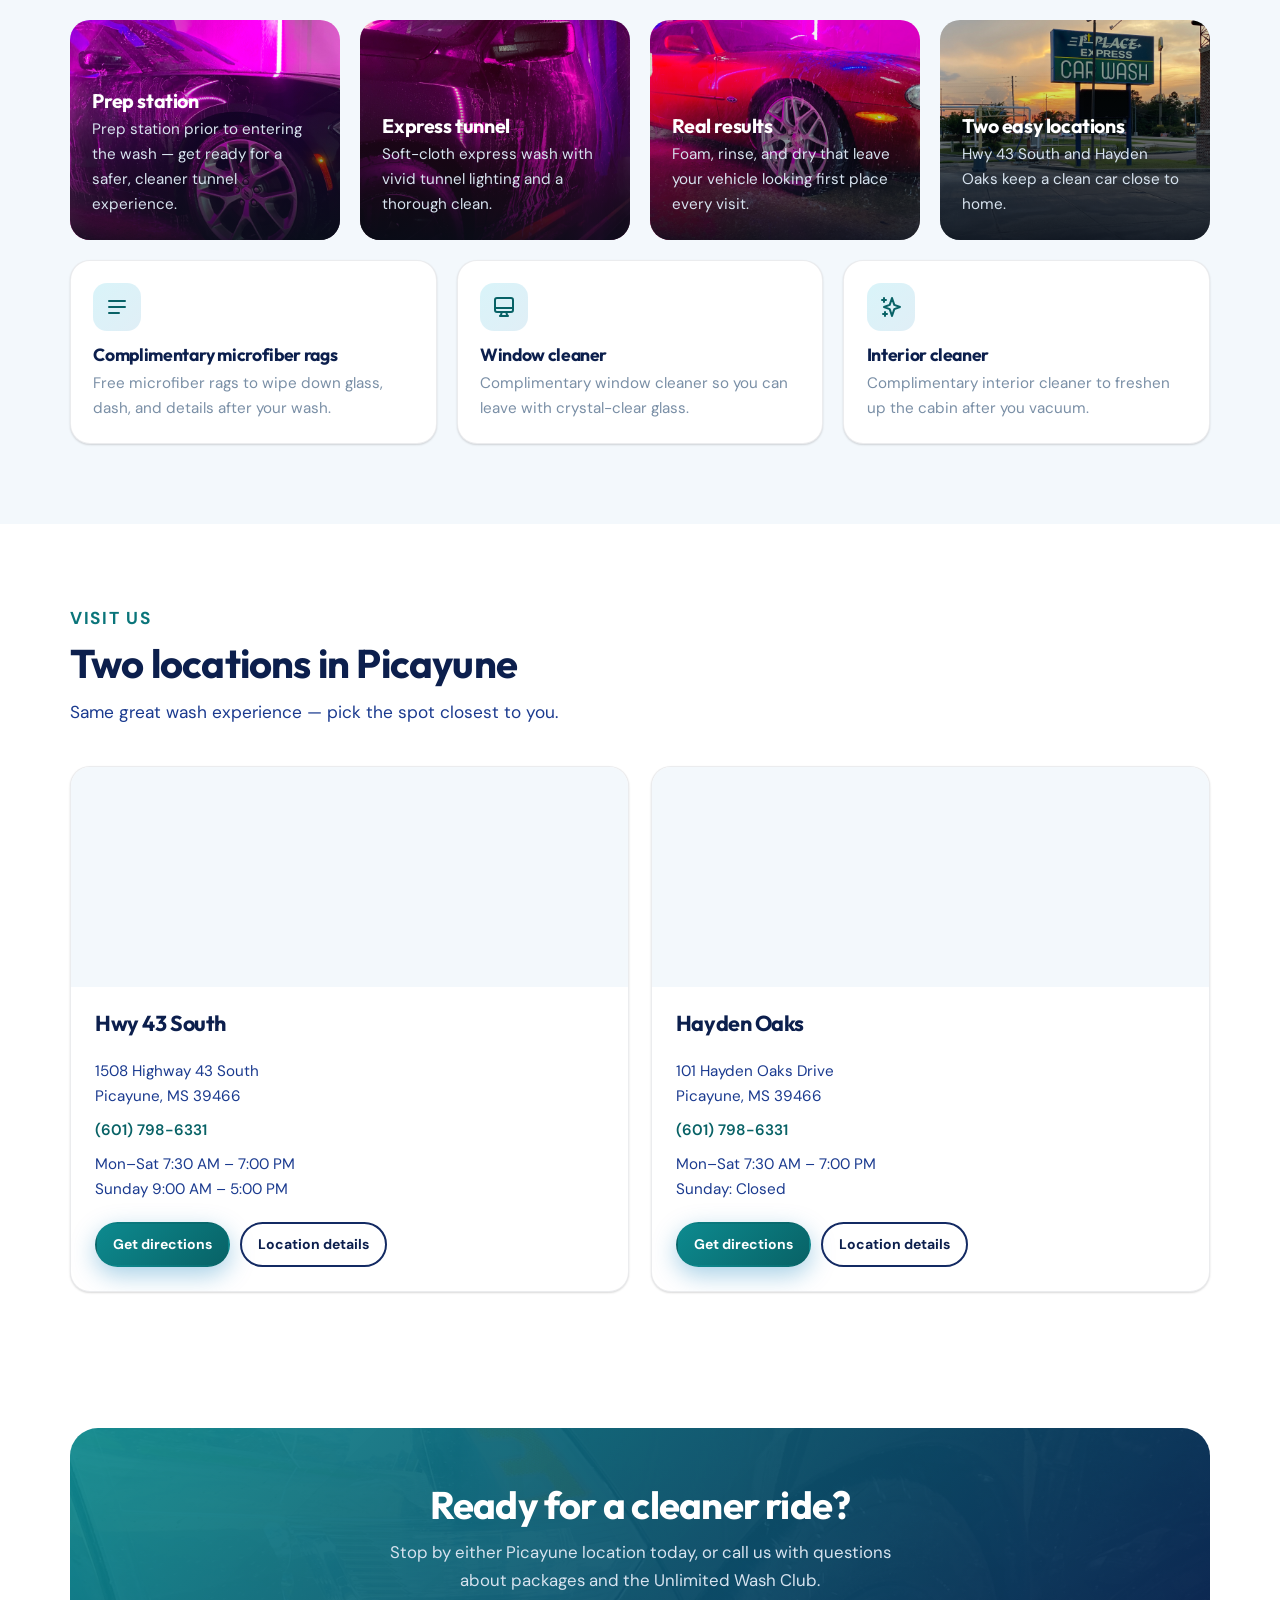
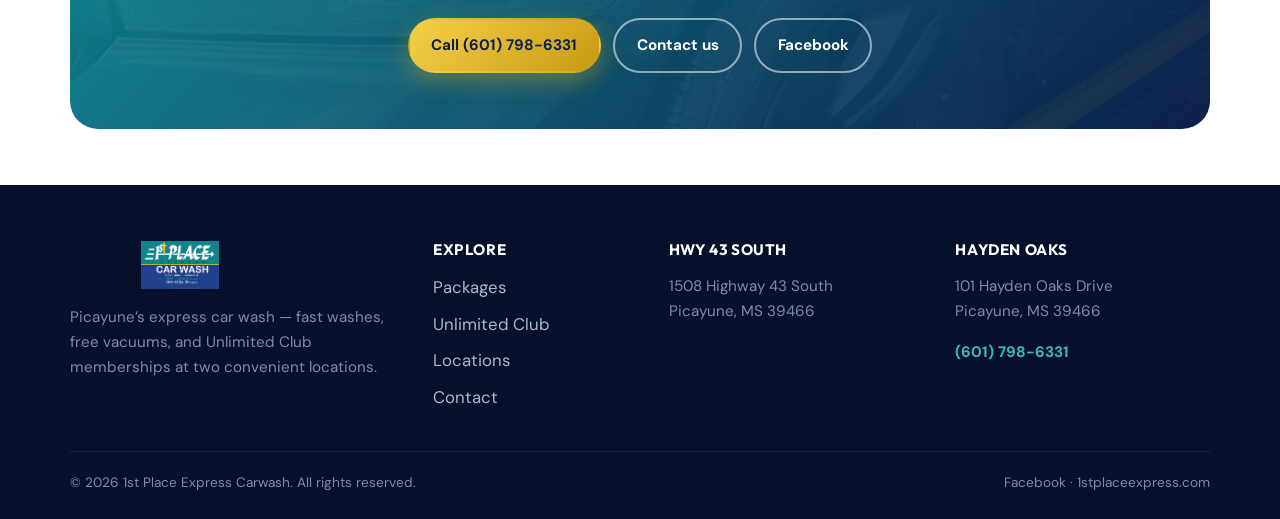
==== commit 5a803423: "Update home hero headline to Drive out looking like 1st Place." ====
--- a/index.html
+++ b/index.html
@@ -6,13 +6,13 @@
   <title>1st Place Express Carwash | Picayune, MS</title>
   <meta name="description" content="Fast express car washes, free vacuums, and Unlimited Wash Club memberships at two locations in Picayune, MS. Call (601) 798-6331." />
   <meta name="robots" content="index, follow, max-image-preview:large" />
-  <link rel="canonical" href="https://1stplaceexpress.com/" />
+  <link rel="canonical" href="https://www.1stplaceexpress.com/" />
   <meta property="og:type" content="website" />
   <meta property="og:site_name" content="1st Place Express Carwash" />
   <meta property="og:title" content="1st Place Express Carwash | Picayune, MS" />
   <meta property="og:description" content="Fast express car washes, free vacuums, and Unlimited Wash Club at two Picayune locations." />
-  <meta property="og:url" content="https://1stplaceexpress.com/" />
-  <meta property="og:image" content="https://1stplaceexpress.com/assets/hero-exterior.jpeg" />
+  <meta property="og:url" content="https://www.1stplaceexpress.com/" />
+  <meta property="og:image" content="https://www.1stplaceexpress.com/assets/hero-exterior.jpeg" />
   <meta name="twitter:card" content="summary_large_image" />
   <meta name="geo.region" content="US-MS" />
   <meta name="geo.placename" content="Picayune" />
@@ -26,9 +26,9 @@
     "@context": "https://schema.org",
     "@type": "CarWash",
     "name": "1st Place Express Carwash",
-    "url": "https://1stplaceexpress.com/",
+    "url": "https://www.1stplaceexpress.com/",
     "telephone": "+1-601-798-6331",
-    "image": "https://1stplaceexpress.com/assets/hero-exterior.jpeg",
+    "image": "https://www.1stplaceexpress.com/assets/hero-exterior.jpeg",
     "priceRange": "$$",
     "address": {
       "@type": "PostalAddress",
@@ -102,7 +102,7 @@
       <div class="container">
         <div class="hero-content">
           <p class="eyebrow">Picayune’s express car wash</p>
-          <h1>Drive out looking like first place.</h1>
+          <h1>Drive out looking like 1st Place.</h1>
           <p class="lead">Fast express washes, free vacuums, and an Unlimited Wash Club at two convenient Picayune locations. Sparkling clean — effortlessly.</p>
           <div class="hero-actions">
             <a class="btn btn-gold" href="packages.html">View packages</a>
@@ -342,7 +342,7 @@
                 <div>Mon–Sat 7:30 AM – 7:00 PM<br />Sunday 9:00 AM – 5:00 PM</div>
               </div>
               <div class="location-actions">
-                <a class="btn btn-primary btn-sm" href="https://maps.google.com/?q=1508+Highway+43+South,+Picayune,+MS+39466" target="_blank" rel="noopener">Get directions</a>
+                <a class="btn btn-primary btn-sm" href="https://maps.google.com/?q=1508+Highway+43+South,+Picayune,+MS+39466" target="_blank" rel="noopener noreferrer">Get directions</a>
                 <a class="btn btn-outline-dark btn-sm" href="locations.html">Location details</a>
               </div>
             </div>
@@ -357,7 +357,7 @@
                 <div>Mon–Sat 7:30 AM – 7:00 PM<br />Sunday: Closed</div>
               </div>
               <div class="location-actions">
-                <a class="btn btn-primary btn-sm" href="https://maps.google.com/?q=101+Hayden+Oaks+Dr,+Picayune,+MS+39466" target="_blank" rel="noopener">Get directions</a>
+                <a class="btn btn-primary btn-sm" href="https://maps.google.com/?q=101+Hayden+Oaks+Dr,+Picayune,+MS+39466" target="_blank" rel="noopener noreferrer">Get directions</a>
                 <a class="btn btn-outline-dark btn-sm" href="locations.html">Location details</a>
               </div>
             </div>
@@ -374,7 +374,7 @@
           <div class="cta-actions">
             <a class="btn btn-gold" href="tel:+16017986331">Call (601) 798-6331</a>
             <a class="btn btn-outline" href="contact.html">Contact us</a>
-            <a class="btn btn-outline" href="https://www.facebook.com/1stplaceexpress/" target="_blank" rel="noopener">Facebook</a>
+            <a class="btn btn-outline" href="https://www.facebook.com/1stplaceexpress/" target="_blank" rel="noopener noreferrer">Facebook</a>
           </div>
         </div>
       </div>
@@ -409,23 +409,11 @@
       </div>
       <div class="footer-bottom">
         <span>&copy; <span data-year></span> 1st Place Express Carwash. All rights reserved.</span>
-        <span><a href="https://www.facebook.com/1stplaceexpress/" target="_blank" rel="noopener">Facebook</a> · 1stplaceexpress.com</span>
+        <span><a href="https://www.facebook.com/1stplaceexpress/" target="_blank" rel="noopener noreferrer">Facebook</a> · 1stplaceexpress.com</span>
       </div>
     </div>
   </footer>
-
-  <script>
-    // Show desktop CTA when wide enough
-    (function () {
-      var cta = document.getElementById("header-cta");
-      function sync() {
-        if (!cta) return;
-        cta.style.display = window.innerWidth > 820 ? "inline-flex" : "none";
-      }
-      sync();
-      window.addEventListener("resize", sync);
-    })();
-  </script>
   <script src="js/main.js"></script>
+  <script defer src="/_vercel/insights/script.js"></script>
 </body>
 </html>
--- a/css/styles.css
+++ b/css/styles.css
@@ -733,16 +733,43 @@
   color: var(--slate-400);
   margin-top: 0.75rem;
 }
-.form-success {
+.form-status {
   display: none;
   margin-top: 1rem;
   padding: 0.9rem 1rem;
   border-radius: var(--radius-sm);
+  font-weight: 600;
+  font-size: 0.95rem;
+  line-height: 1.45;
+}
+.form-status.show { display: block; }
+.form-status.success {
   background: rgba(16, 185, 129, 0.12);
   color: #047857;
-  font-weight: 600;
-}
-.form-success.show { display: block; }
+  border: 1px solid rgba(16, 185, 129, 0.35);
+}
+.form-status.error {
+  background: rgba(239, 68, 68, 0.1);
+  color: #b91c1c;
+  border: 1px solid rgba(239, 68, 68, 0.3);
+}
+.form-status.info {
+  background: rgba(0, 180, 216, 0.1);
+  color: #0e7490;
+  border: 1px solid rgba(0, 180, 216, 0.3);
+}
+.botcheck {
+  position: absolute;
+  left: -9999px;
+  opacity: 0;
+  height: 0;
+  width: 0;
+  pointer-events: none;
+}
+#contact-submit:disabled {
+  opacity: 0.7;
+  cursor: wait;
+}
 
 /* Amenities strip */
 .amenity-grid {
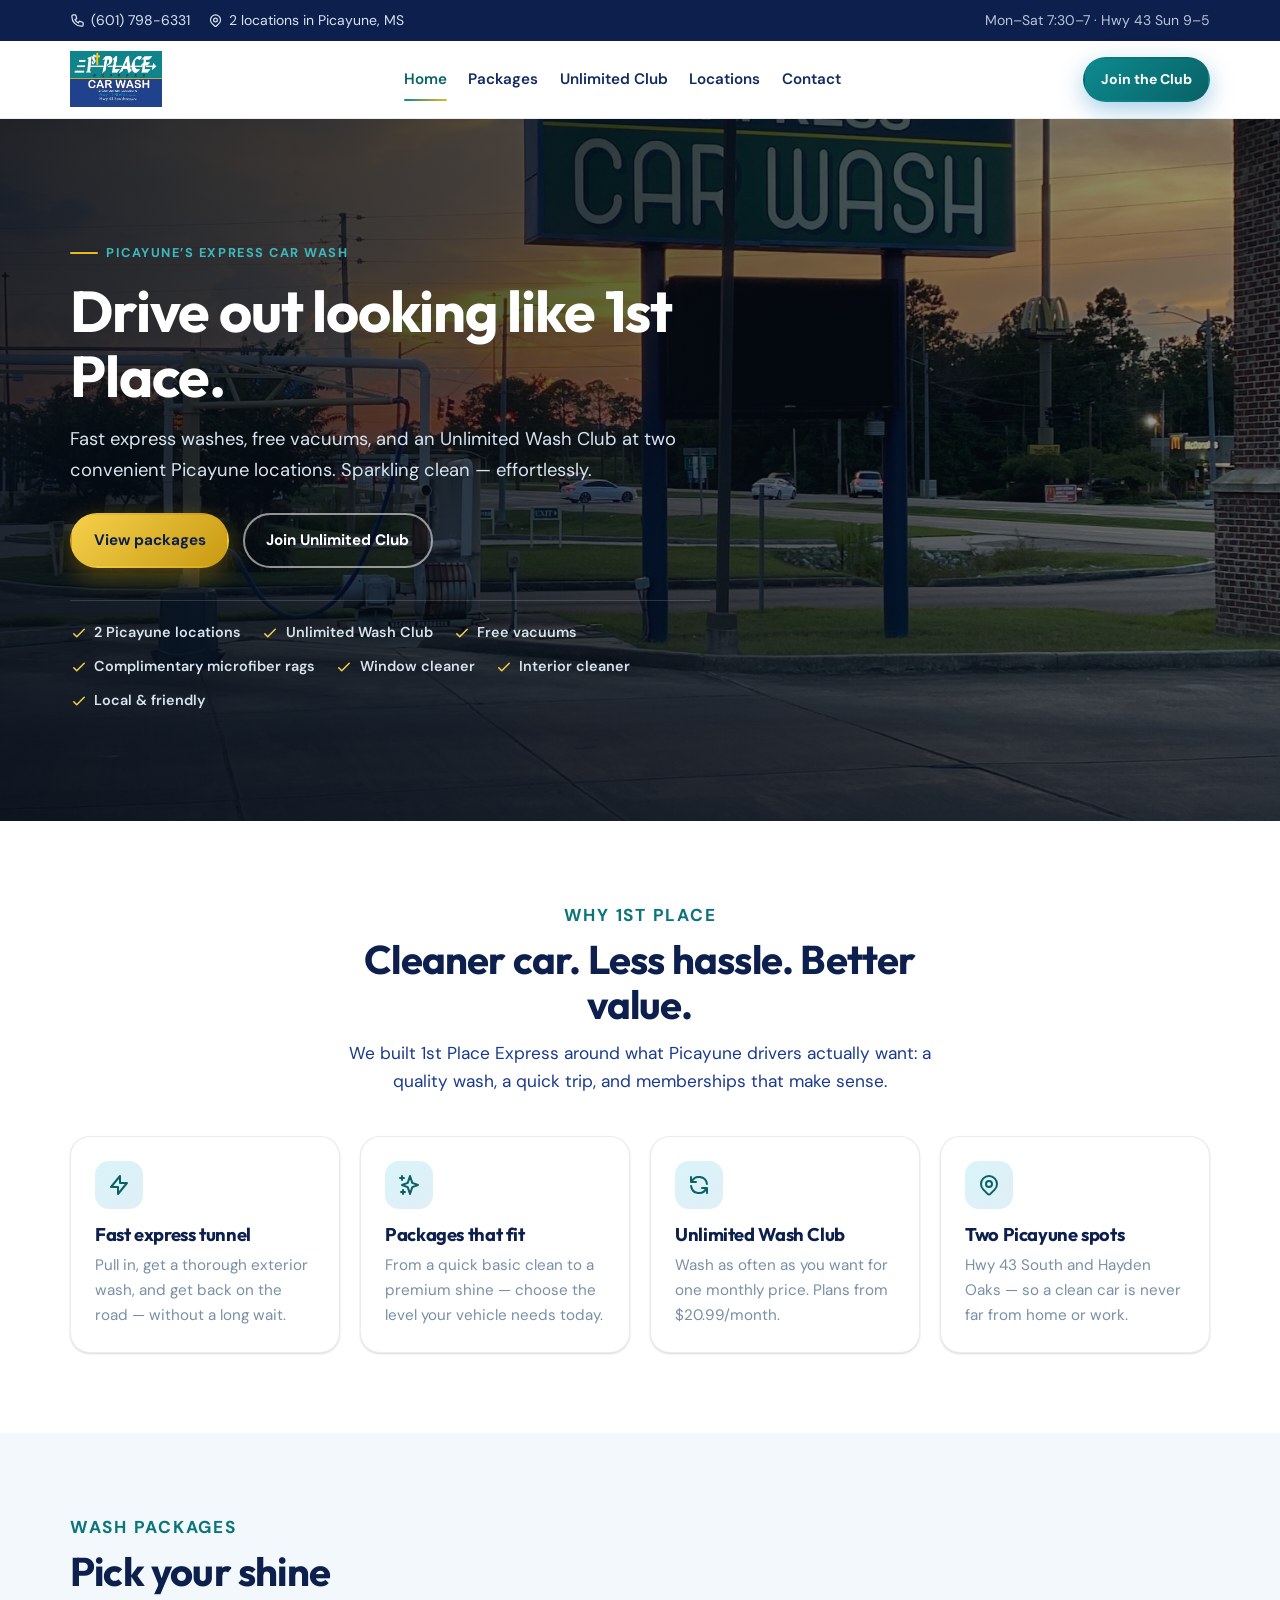
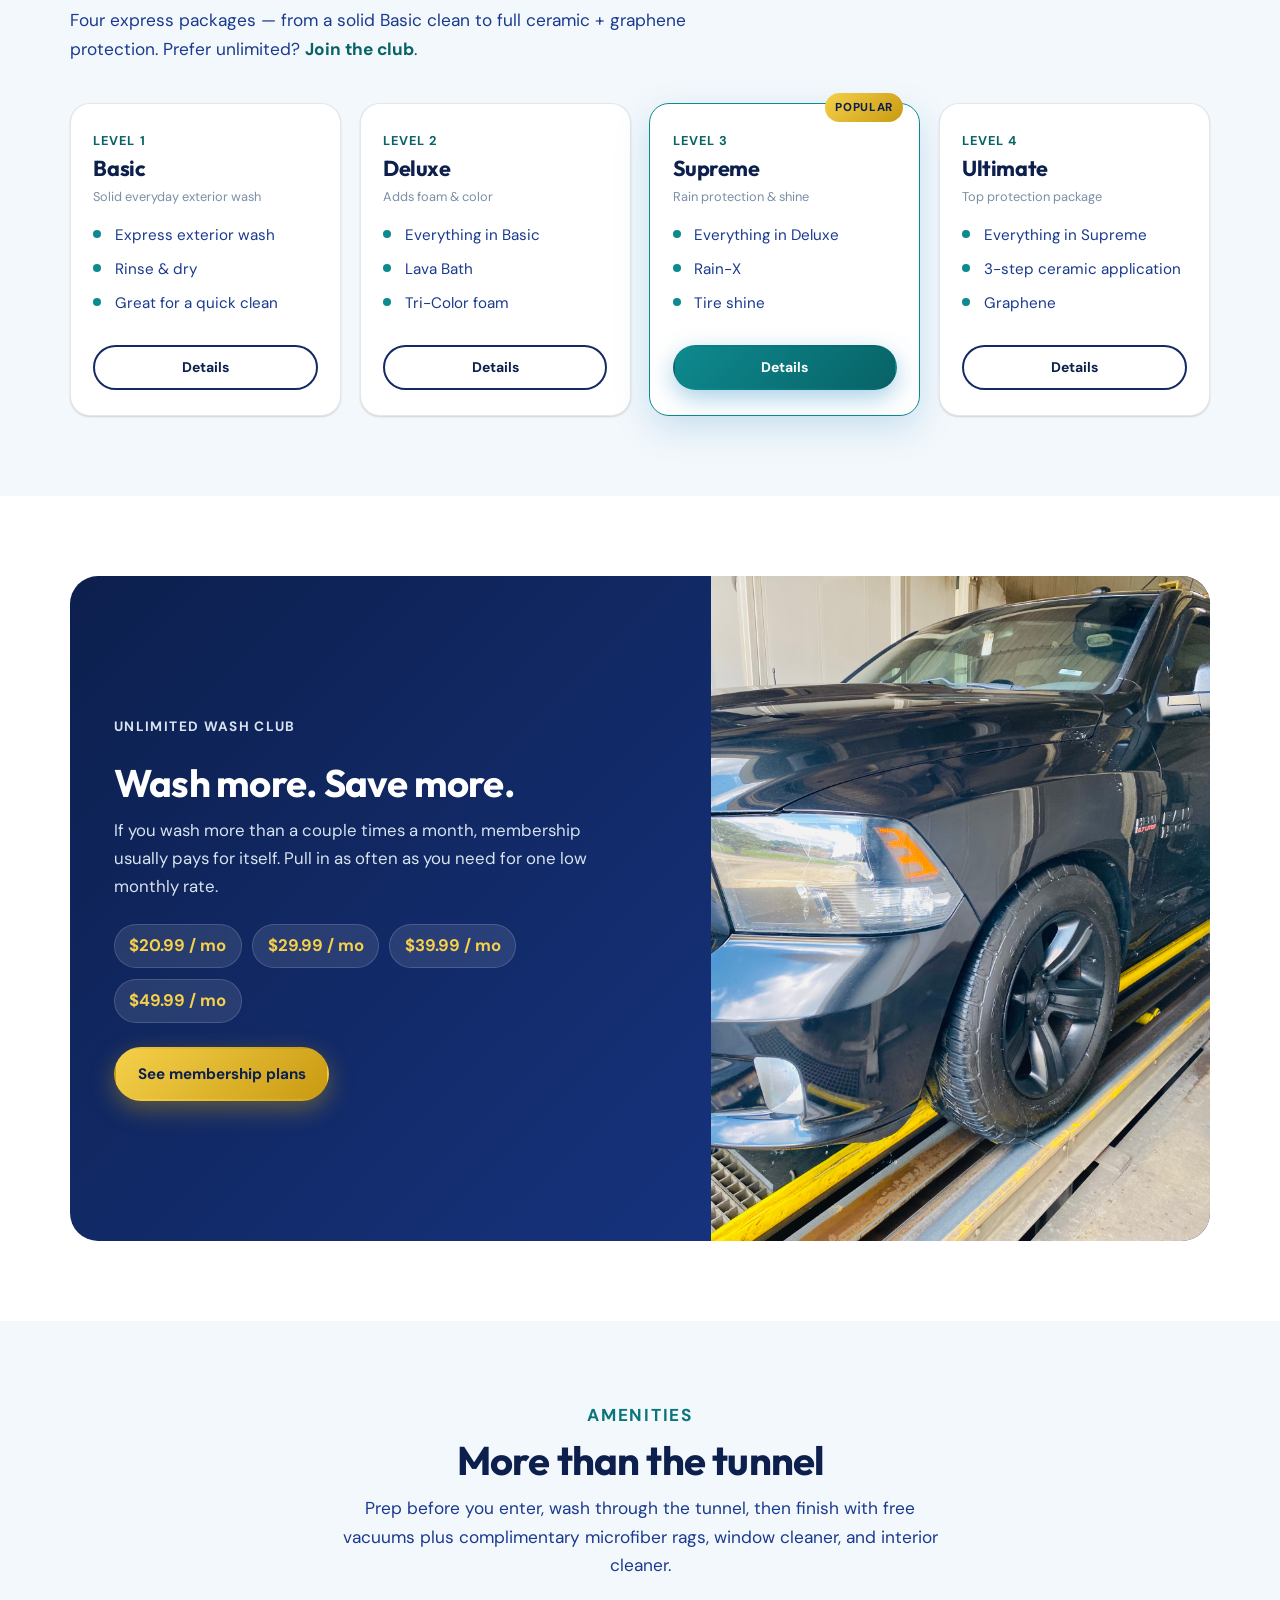
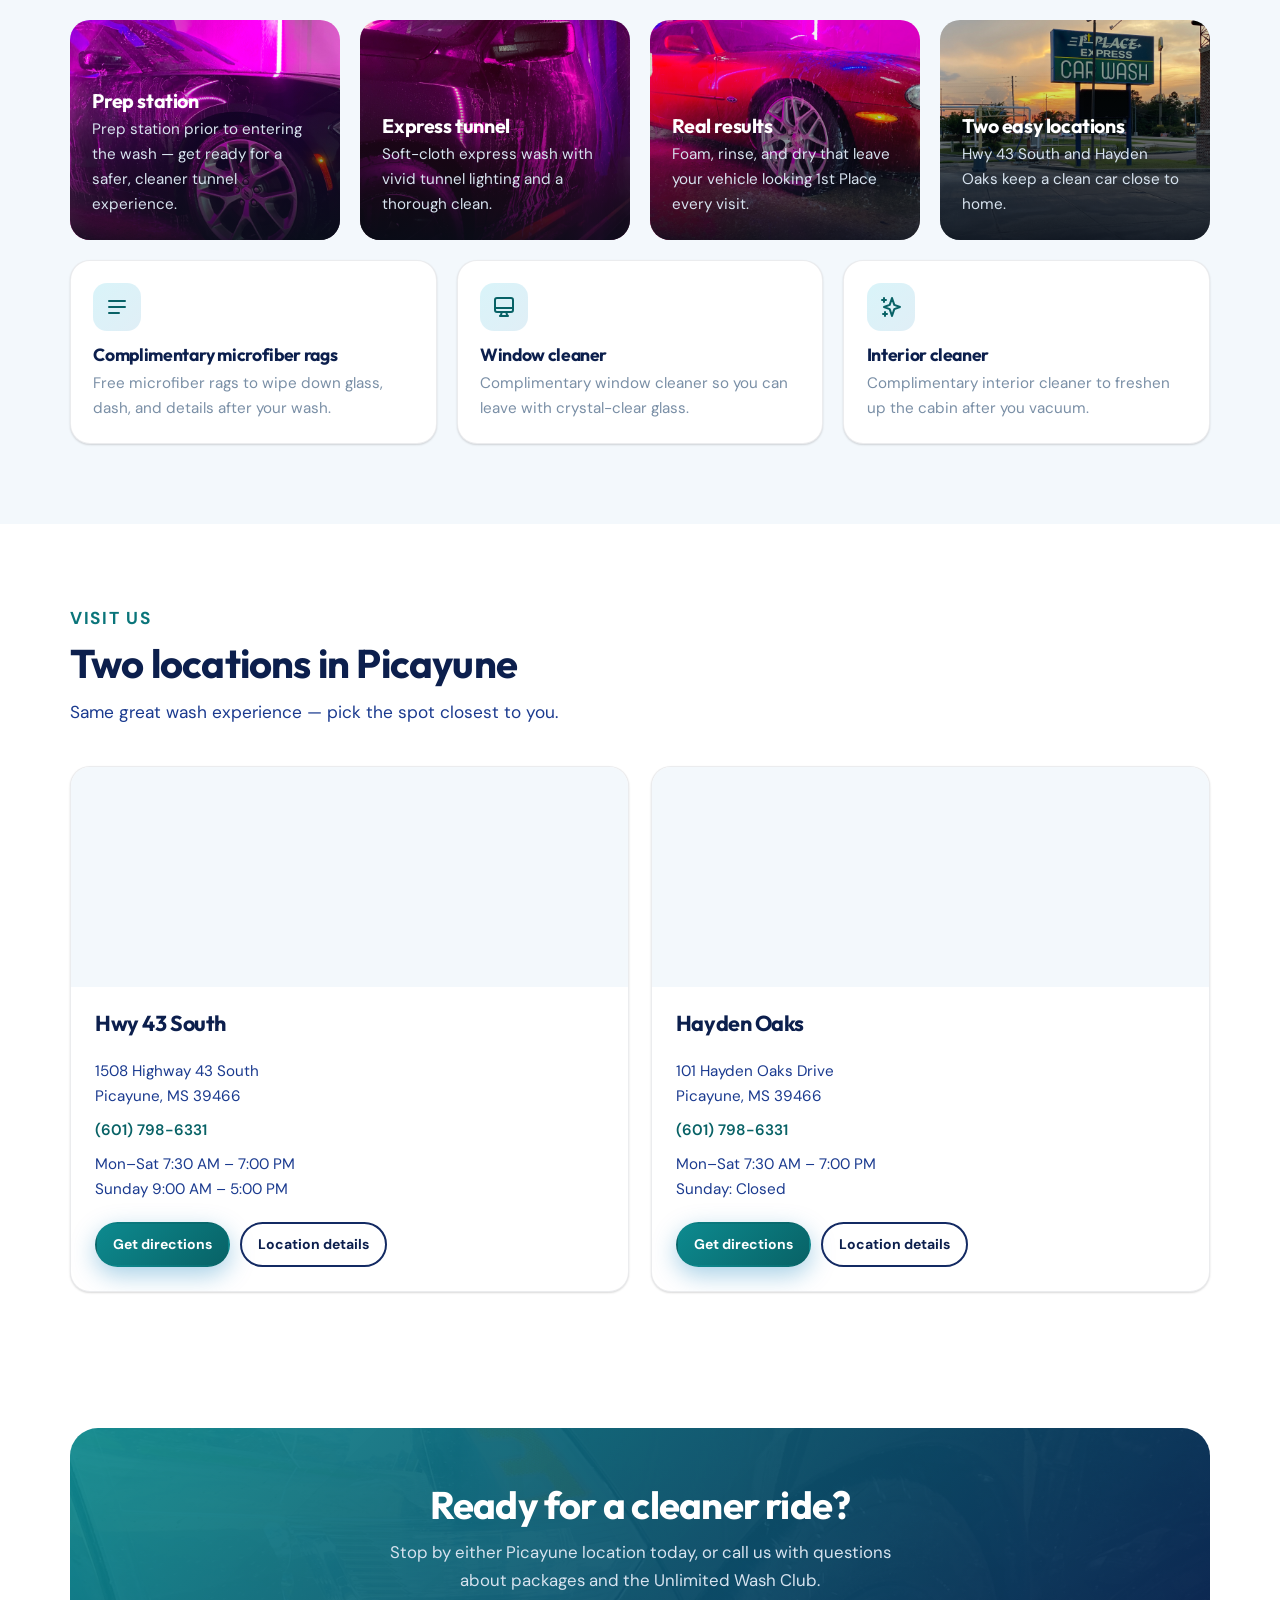
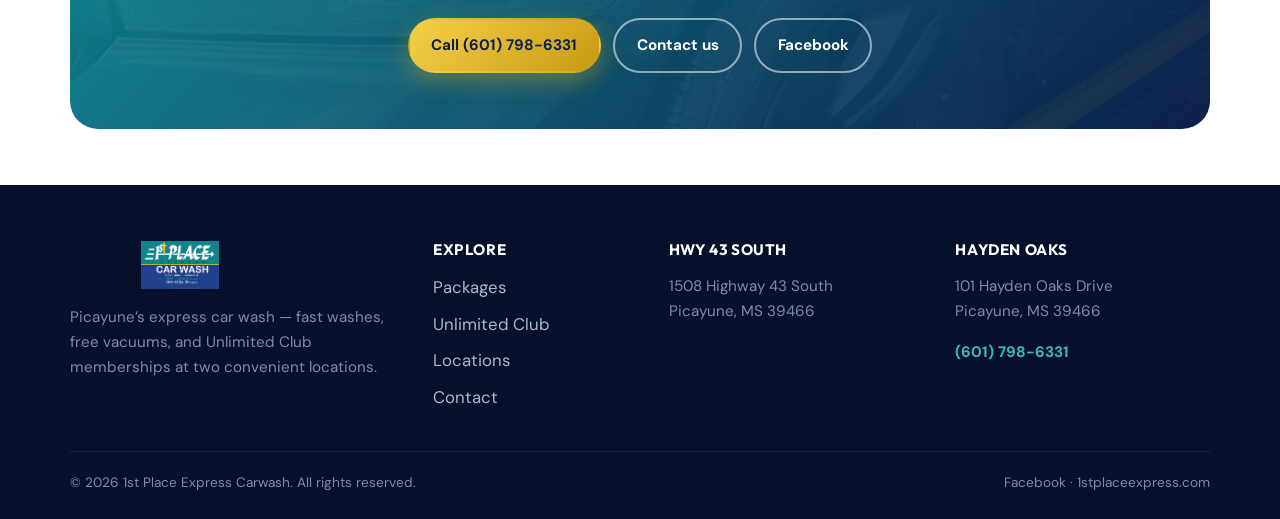
==== commit b2d4d9a7: "Update Real Results amenity copy to 1st Place branding." ====
--- a/index.html
+++ b/index.html
@@ -287,7 +287,7 @@
             <img src="assets/amenity-tunnel.jpeg" alt="Car getting rinsed in the wash tunnel" />
             <div>
               <h3>Real results</h3>
-              <p>Foam, rinse, and dry that leave your vehicle looking first place every visit.</p>
+              <p>Foam, rinse, and dry that leave your vehicle looking 1st Place every visit.</p>
             </div>
           </article>
           <article class="amenity-card">
